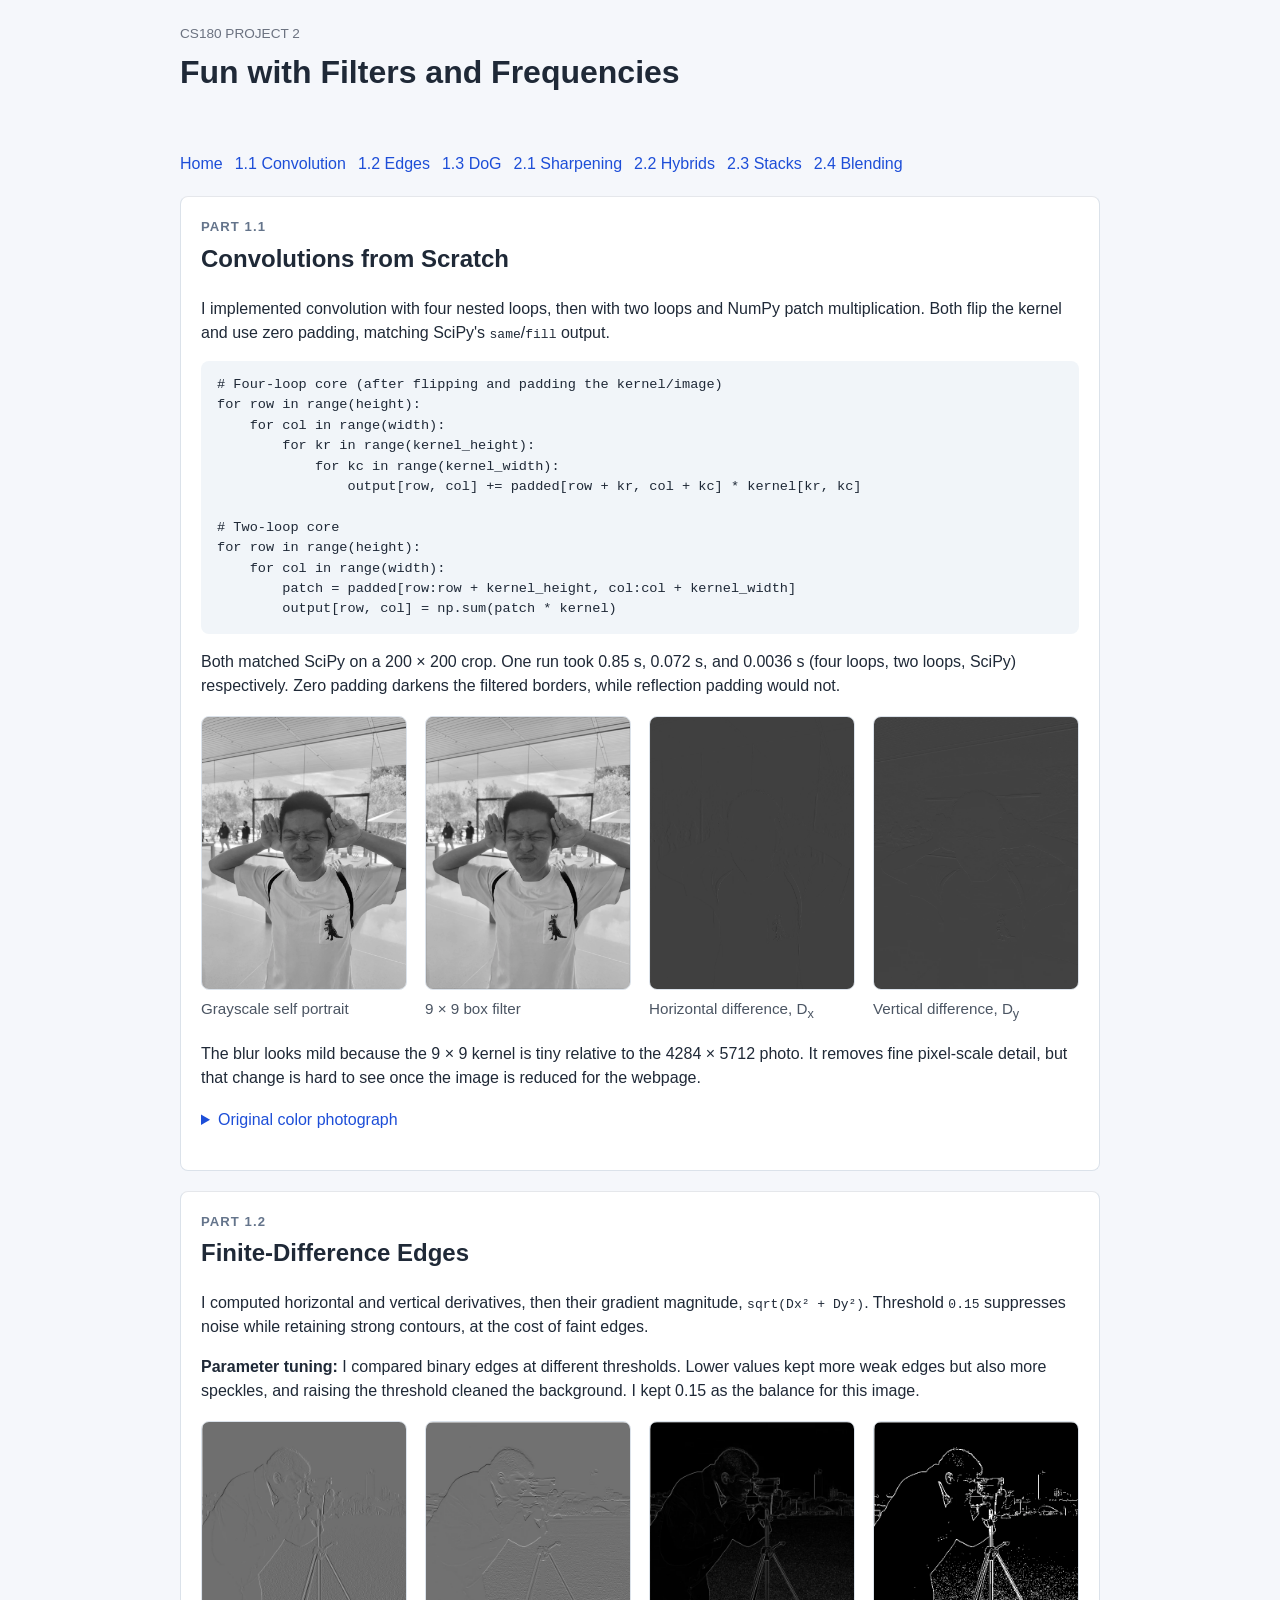
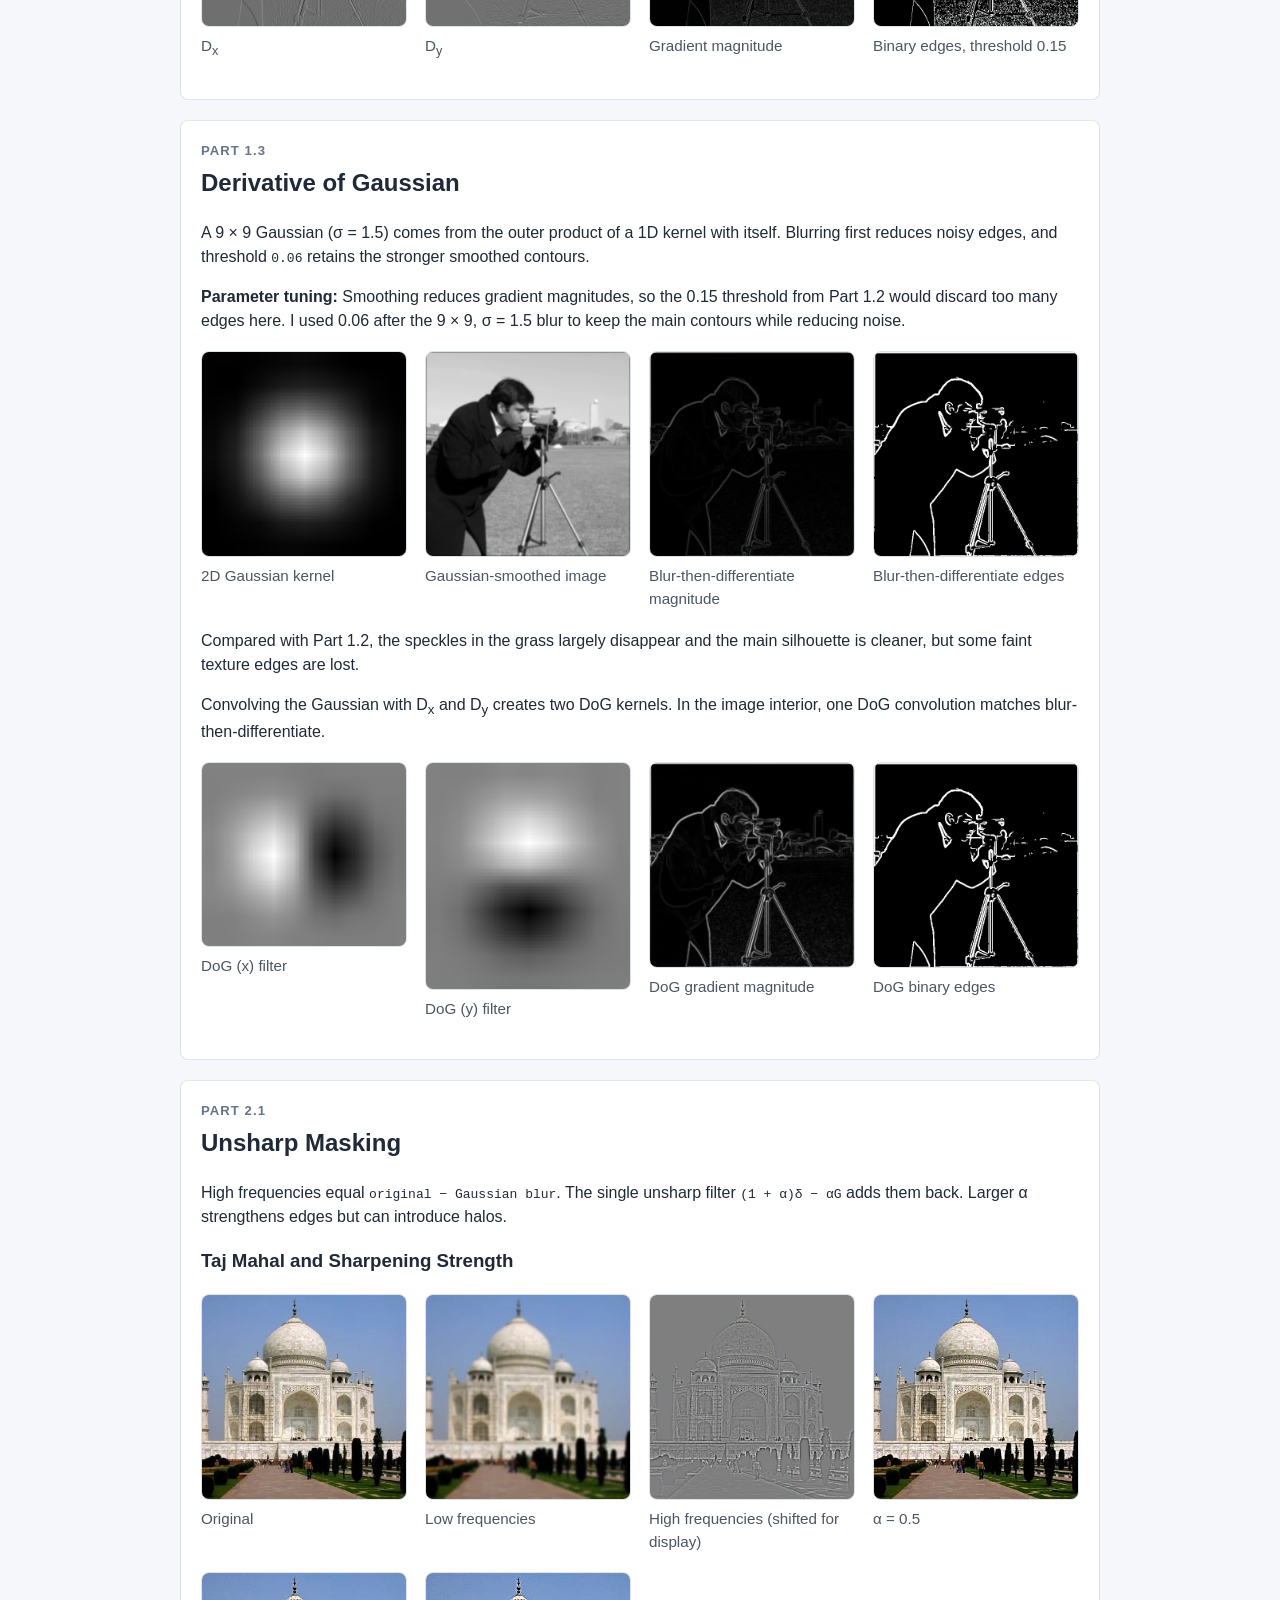
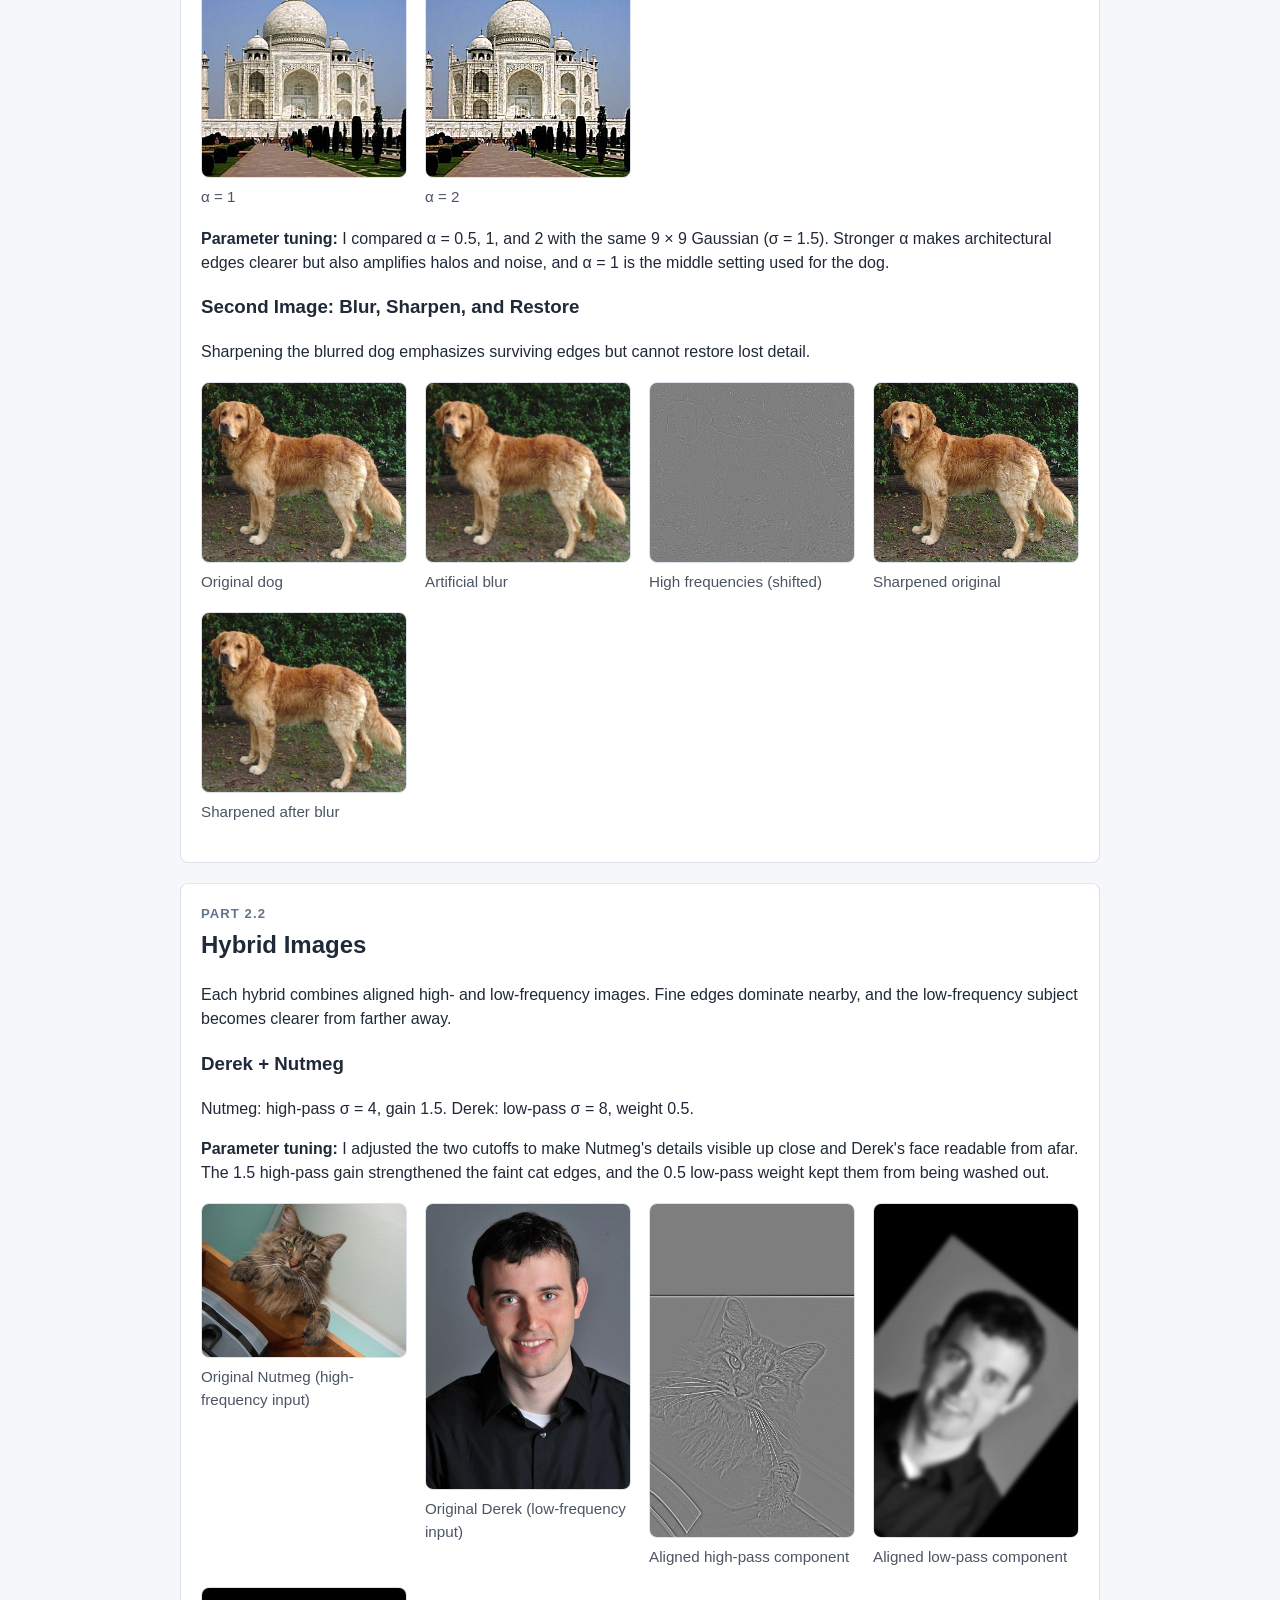
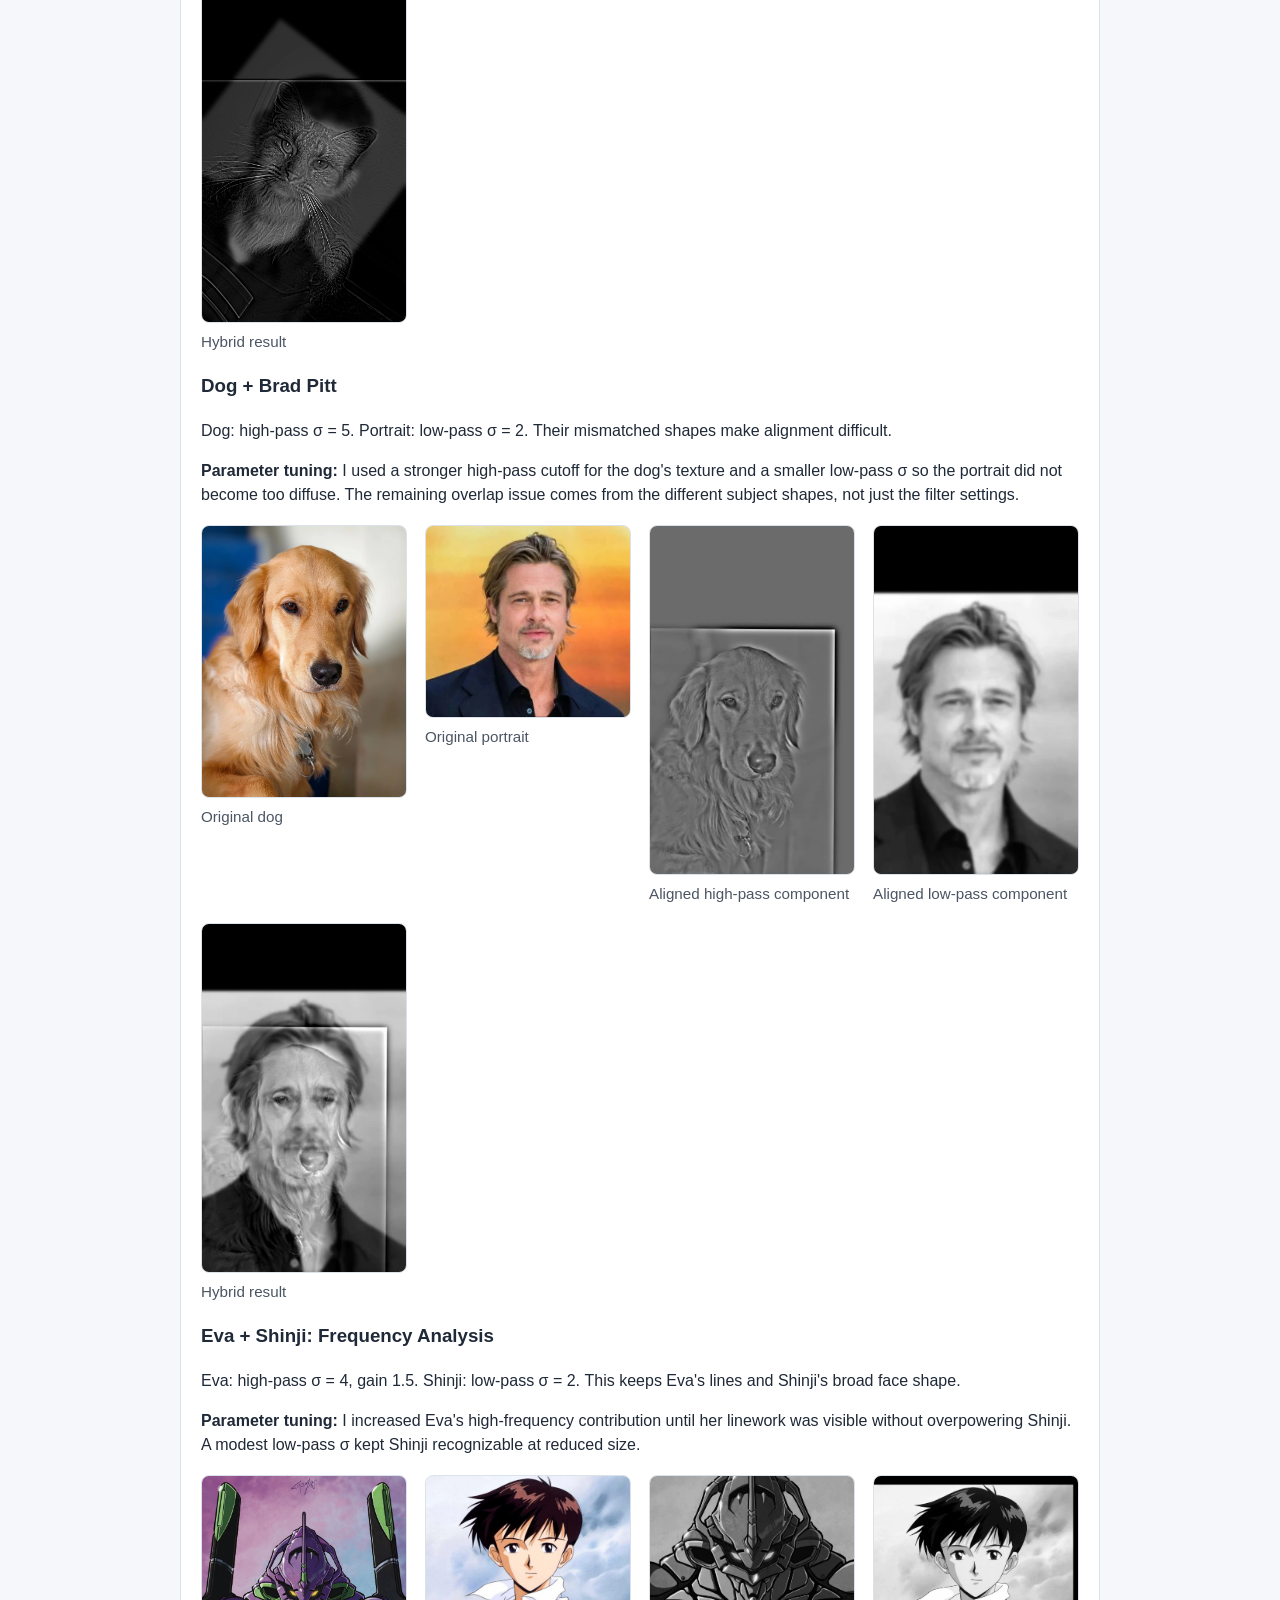
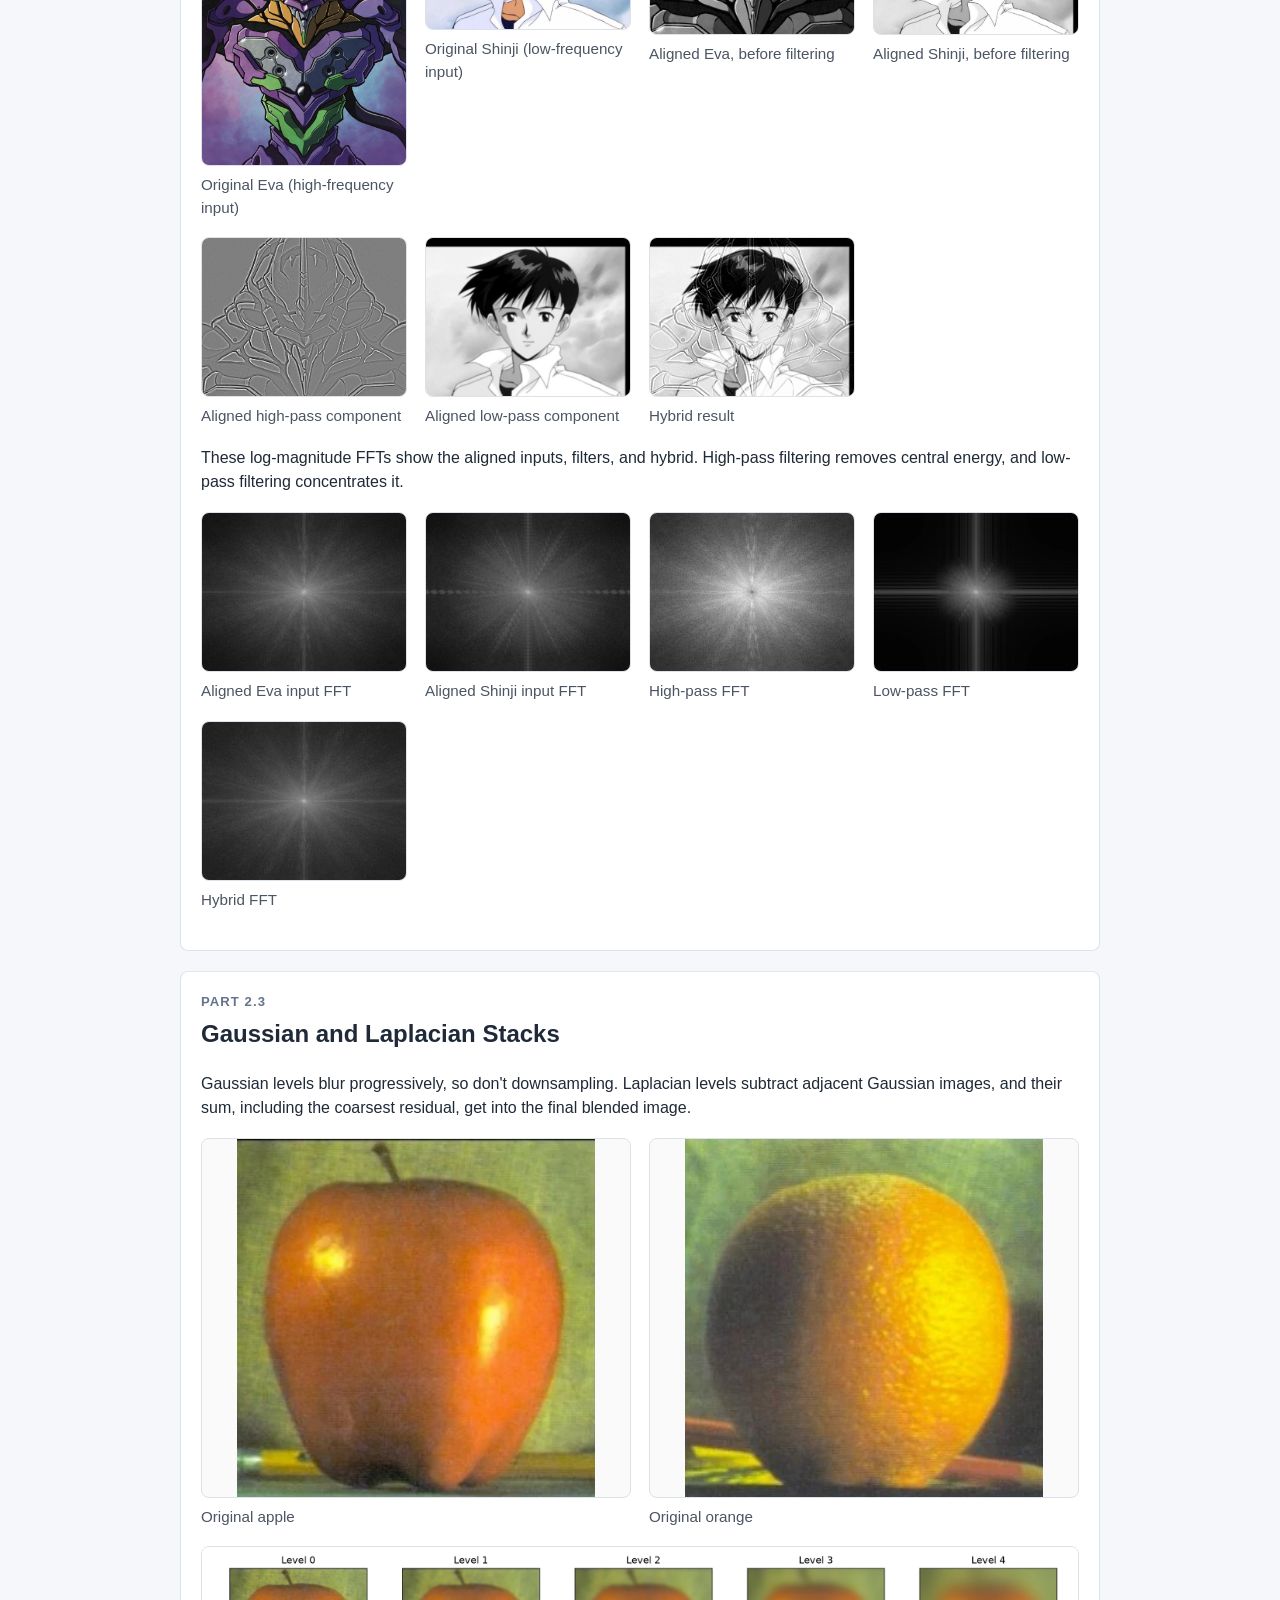
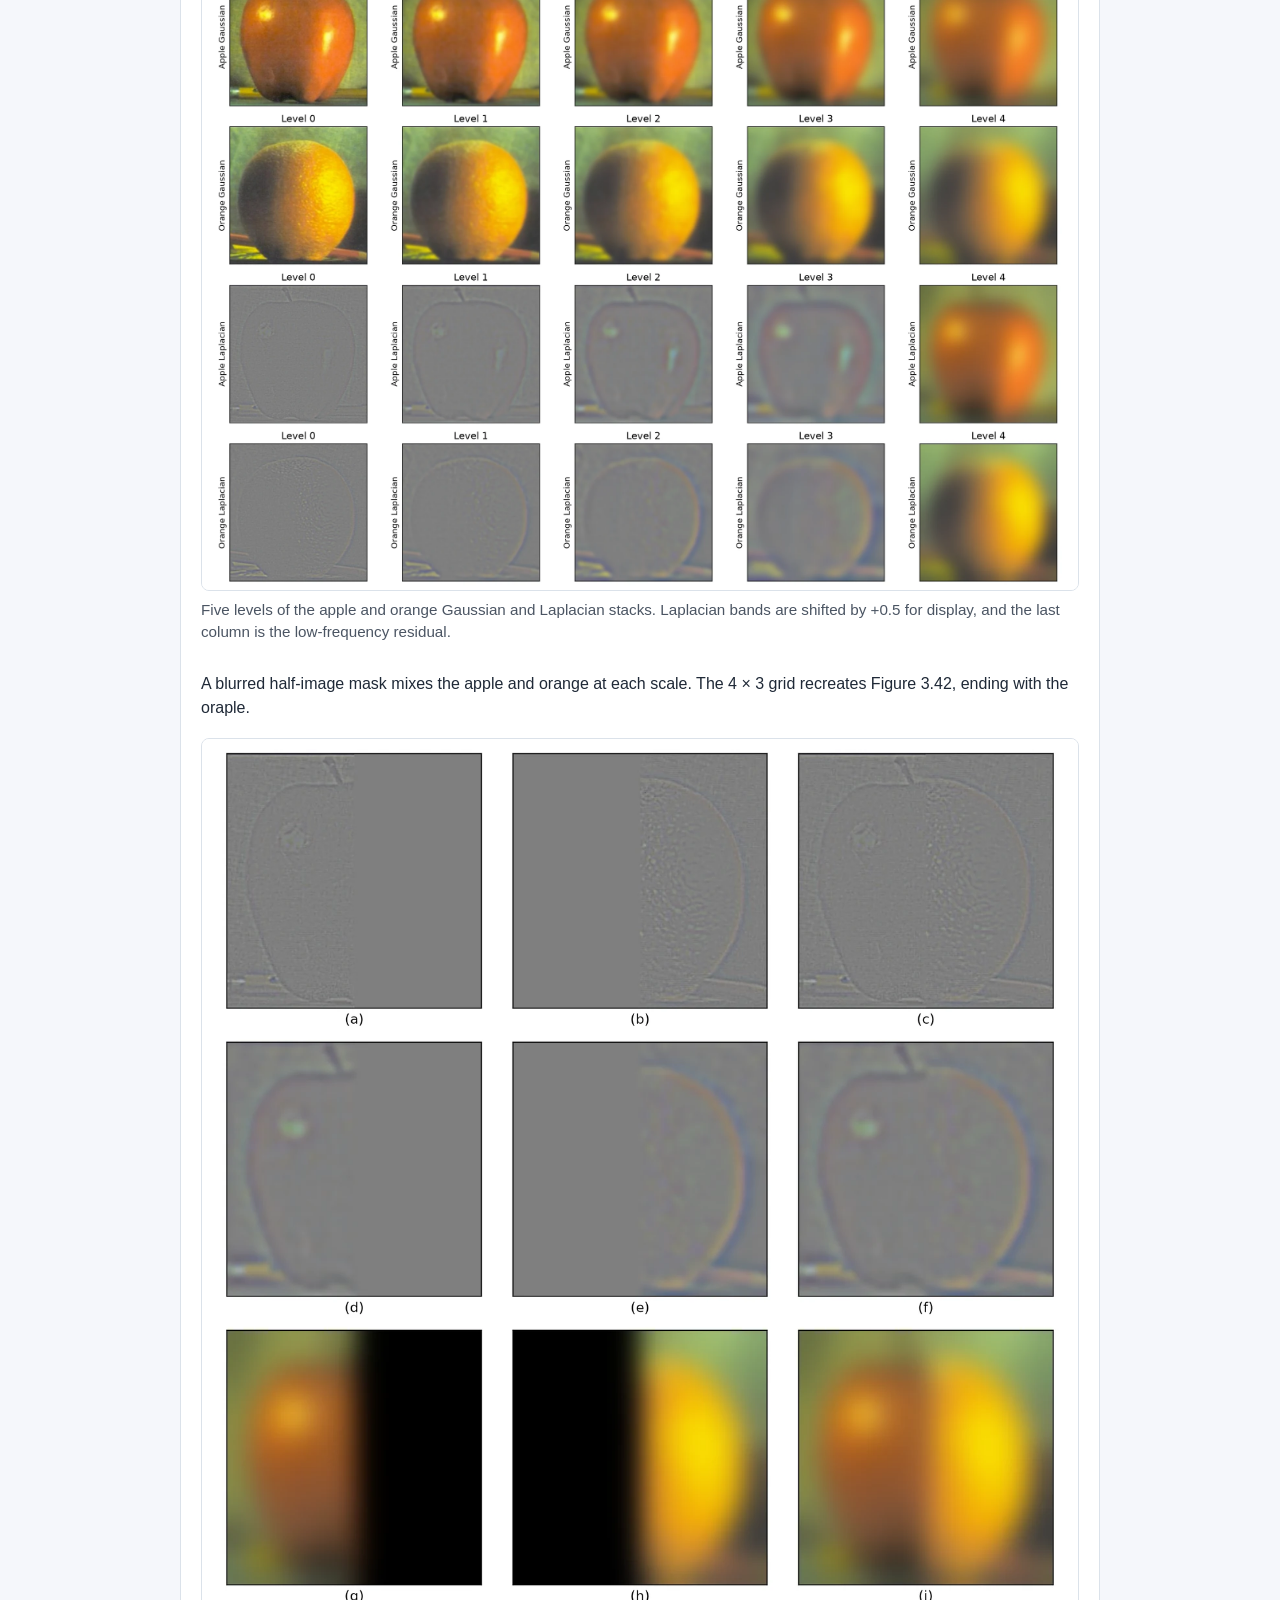
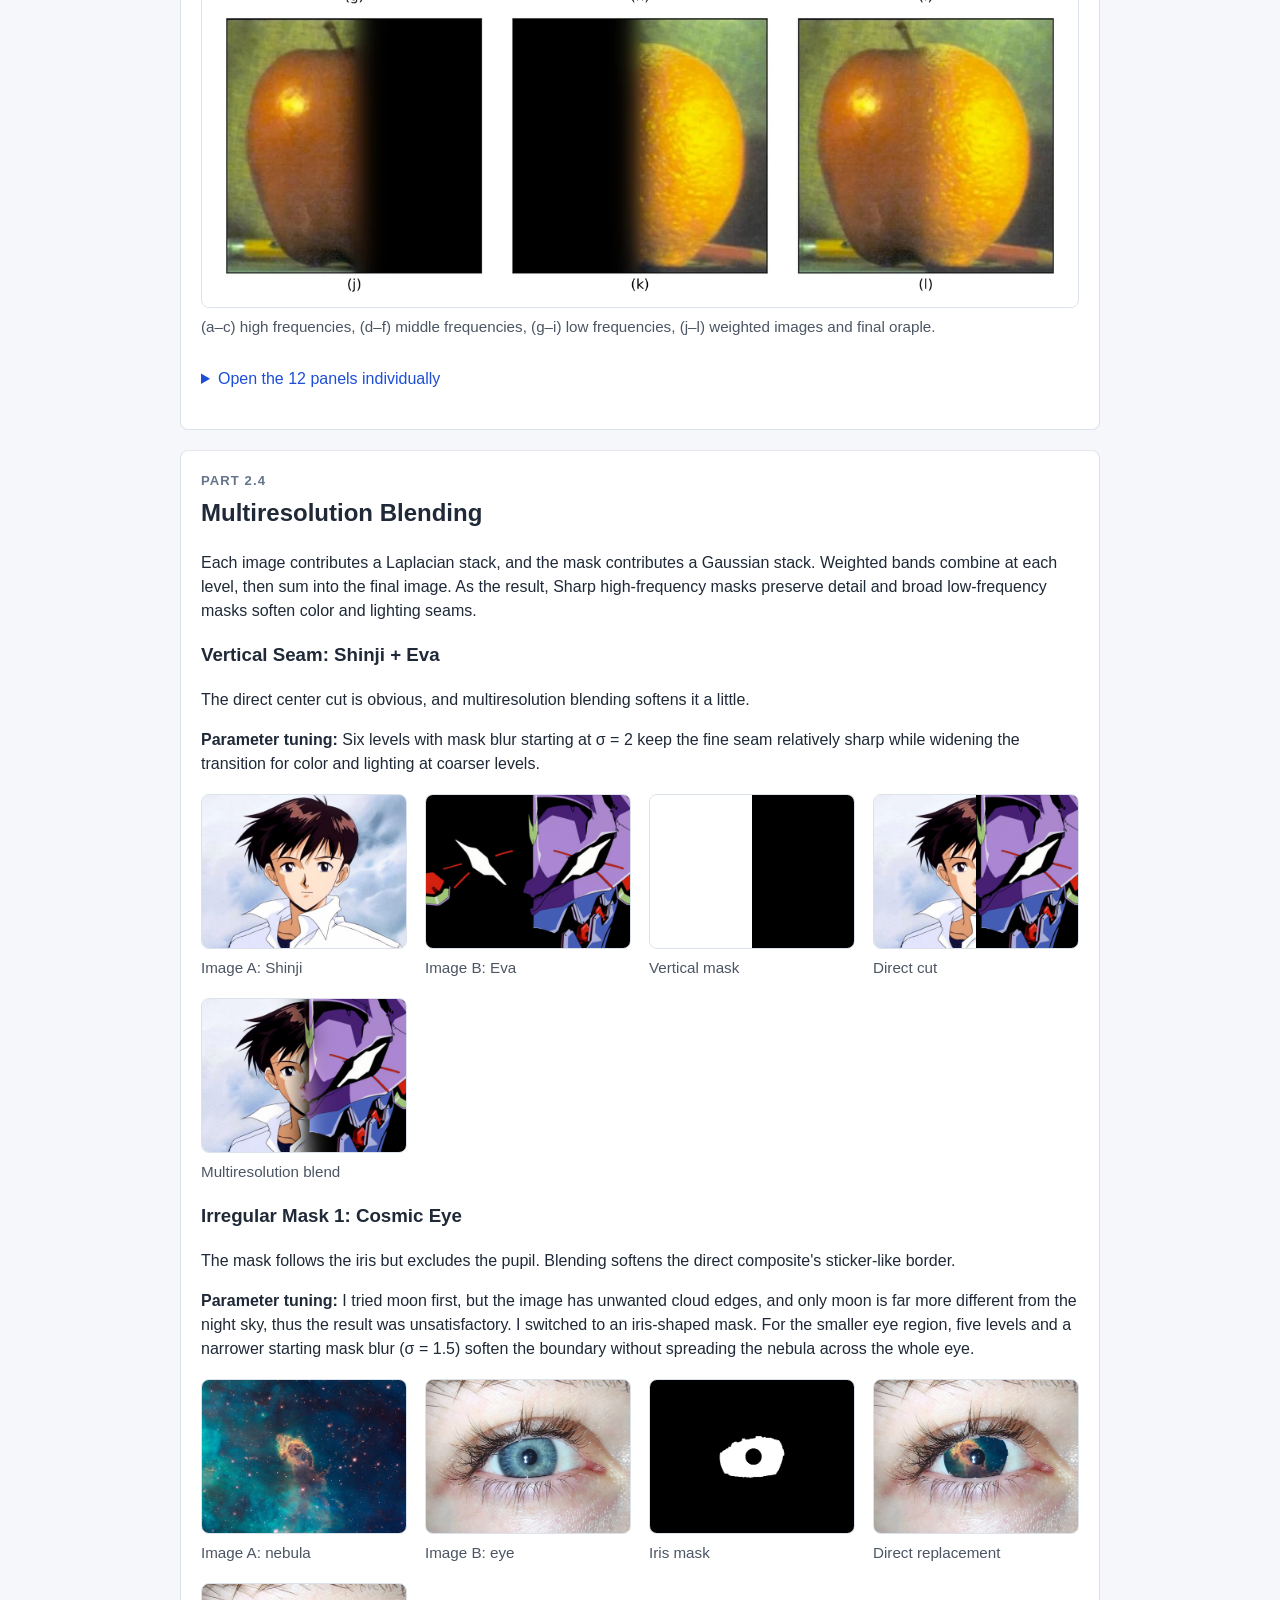
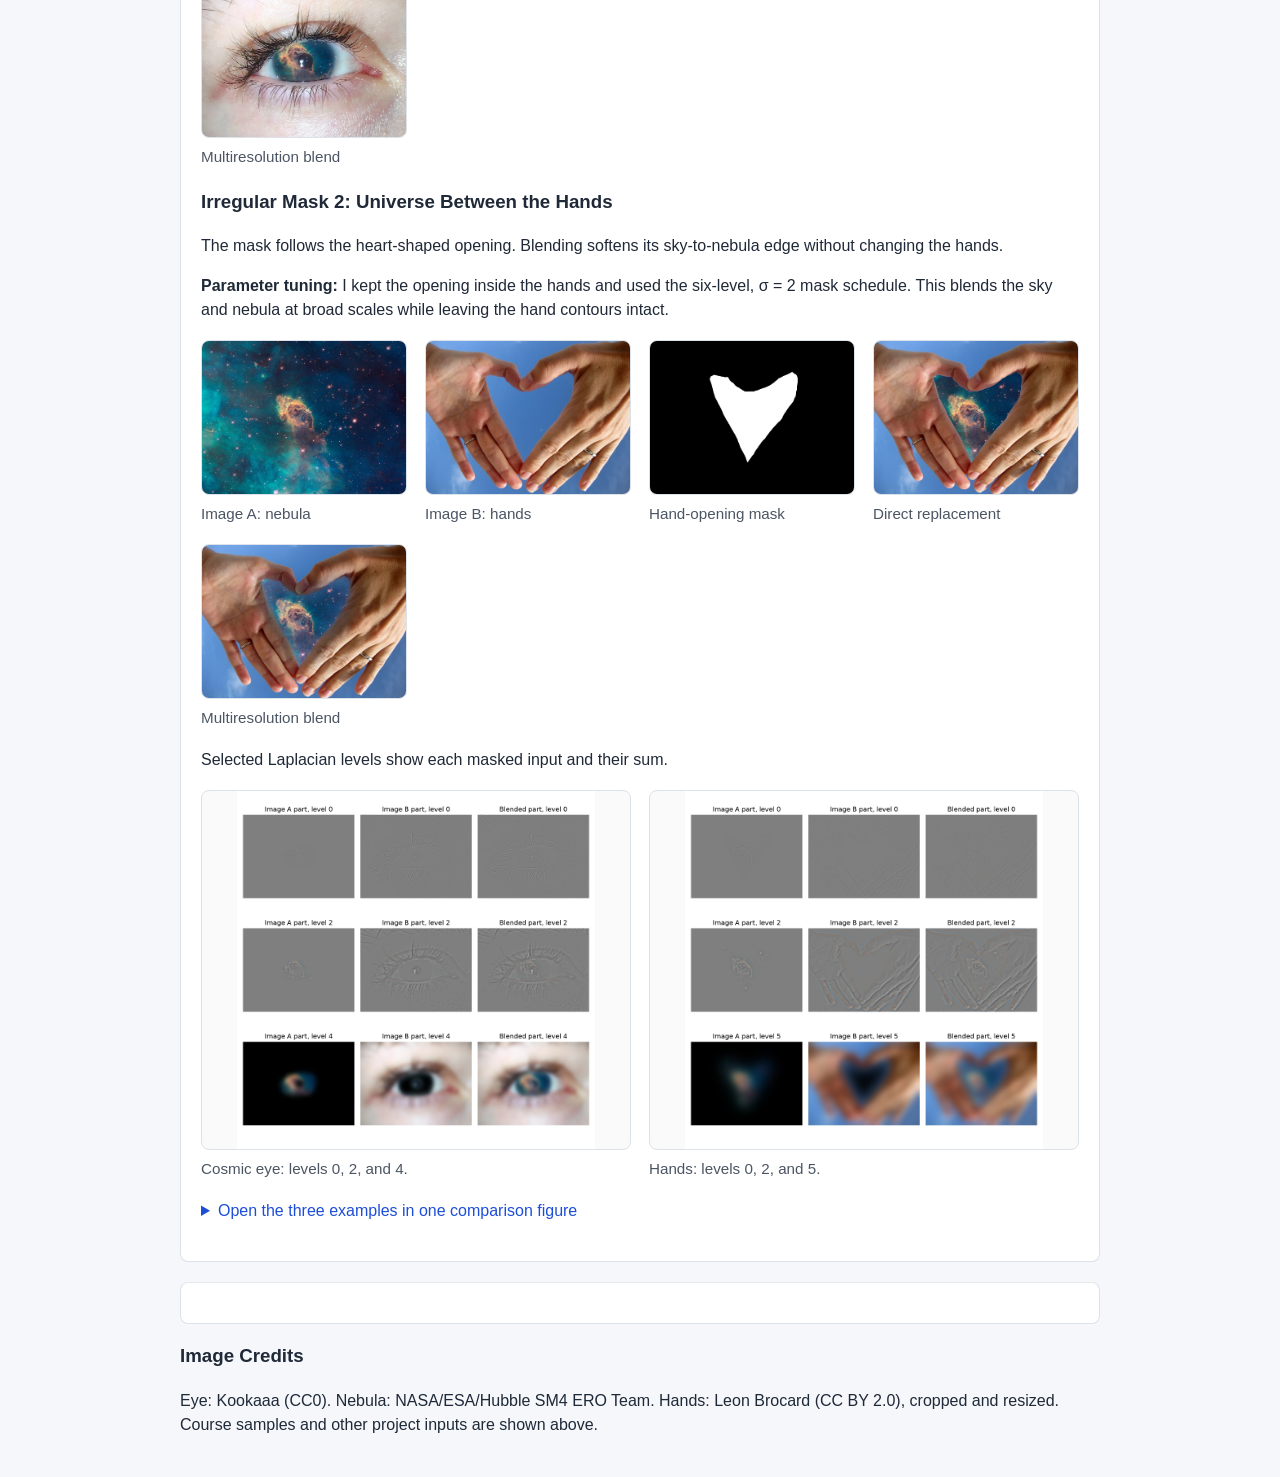
==== 2/index.html @ 140a6309 "Add CS180 Project 2 showcase" ====
<!DOCTYPE html>
<html lang="en">
<head>
  <meta charset="utf-8">
  <meta name="viewport" content="width=device-width, initial-scale=1">
  <title>Project 2 | Fallmoon74 CS180 Portfolio</title>
  <link rel="stylesheet" href="../style.css">
  <style>
    .wide-figure { margin: 18px 0 28px; }
    .code-block { overflow-x: auto; padding: 14px 16px; border-radius: 8px; background: #f1f5f9; font-size: .85rem; }
    .small-grid { grid-template-columns: repeat(auto-fit, minmax(180px, 1fr)); }
    .figure-grid img { max-height: 360px; object-fit: contain; background: #fafafa; }
    .wide-figure img { max-height: none; }
    details { margin: 18px 0; }
    summary { cursor: pointer; color: #1d4ed8; }
  </style>
</head>
<body>
  <header class="site-header">
    <div>
      <p class="eyebrow">CS180 Project 2</p>
      <h1>Fun with Filters and Frequencies</h1>
    </div>
  </header>

  <main class="page">
    <nav class="content-nav" aria-label="Project sections">
      <a href="../index.html">Home</a>
      <a href="#convolution">1.1 Convolution</a>
      <a href="#differences">1.2 Edges</a>
      <a href="#dog">1.3 DoG</a>
      <a href="#sharpening">2.1 Sharpening</a>
      <a href="#hybrids">2.2 Hybrids</a>
      <a href="#stacks">2.3 Stacks</a>
      <a href="#blending">2.4 Blending</a>
    </nav>

    <section id="convolution" class="panel writeup-section">
      <p class="section-kicker">Part 1.1</p>
      <h2>Convolutions from Scratch</h2>
      <p>I implemented convolution with four nested loops, then with two loops and NumPy patch multiplication. Both flip the kernel and use zero padding, matching SciPy's <code>same</code>/<code>fill</code> output.</p>
      <pre class="code-block"><code># Four-loop core (after flipping and padding the kernel/image)
for row in range(height):
    for col in range(width):
        for kr in range(kernel_height):
            for kc in range(kernel_width):
                output[row, col] += padded[row + kr, col + kc] * kernel[kr, kc]

# Two-loop core
for row in range(height):
    for col in range(width):
        patch = padded[row:row + kernel_height, col:col + kernel_width]
        output[row, col] = np.sum(patch * kernel)</code></pre>
      <p>Both matched SciPy on a 200 × 200 crop. One run took 0.85 s, 0.072 s, and 0.0036 s (four loops, two loops, SciPy) respectively. Zero padding darkens the filtered borders, while reflection padding would not.</p>
      <div class="figure-grid small-grid">
        <figure><img src="./fig/result_1_1_1.webp" alt="Grayscale self portrait" loading="lazy"><figcaption>Grayscale self portrait</figcaption></figure>
        <figure><img src="./fig/result_1_1_2.webp" alt="Self portrait after a 9 by 9 box filter" loading="lazy"><figcaption>9 × 9 box filter</figcaption></figure>
        <figure><img src="./fig/result_1_1_3.webp" alt="Horizontal finite difference on the self portrait" loading="lazy"><figcaption>Horizontal difference, D<sub>x</sub></figcaption></figure>
        <figure><img src="./fig/result_1_1_4.webp" alt="Vertical finite difference on the self portrait" loading="lazy"><figcaption>Vertical difference, D<sub>y</sub></figcaption></figure>
      </div>
      <p>The blur looks mild because the 9 × 9 kernel is tiny relative to the 4284 × 5712 photo. It removes fine pixel-scale detail, but that change is hard to see once the image is reduced for the webpage.</p>
      <details><summary>Original color photograph</summary><figure class="single-figure"><img src="./fig/image_1_1.webp" alt="Original color self portrait" loading="lazy"><figcaption>Input photograph before grayscale conversion.</figcaption></figure></details>
    </section>

    <section id="differences" class="panel writeup-section">
      <p class="section-kicker">Part 1.2</p>
      <h2>Finite-Difference Edges</h2>
      <p>I computed horizontal and vertical derivatives, then their gradient magnitude, <code>sqrt(Dx² + Dy²)</code>. Threshold <code>0.15</code> suppresses noise while retaining strong contours, at the cost of faint edges.</p>
      <p><strong>Parameter tuning:</strong> I compared binary edges at different thresholds. Lower values kept more weak edges but also more speckles, and raising the threshold cleaned the background. I kept 0.15 as the balance for this image.</p>
      <div class="figure-grid small-grid">
        <figure><img src="./fig/result_1_2_1.webp" alt="Cameraman horizontal derivative" loading="lazy"><figcaption>D<sub>x</sub></figcaption></figure>
        <figure><img src="./fig/result_1_2_2.webp" alt="Cameraman vertical derivative" loading="lazy"><figcaption>D<sub>y</sub></figcaption></figure>
        <figure><img src="./fig/result_1_2_3.webp" alt="Cameraman gradient magnitude" loading="lazy"><figcaption>Gradient magnitude</figcaption></figure>
        <figure><img src="./fig/result_1_2_4.webp" alt="Thresholded cameraman edges" loading="lazy"><figcaption>Binary edges, threshold 0.15</figcaption></figure>
      </div>
    </section>

    <section id="dog" class="panel writeup-section">
      <p class="section-kicker">Part 1.3</p>
      <h2>Derivative of Gaussian</h2>
      <p>A 9 × 9 Gaussian (σ = 1.5) comes from the outer product of a 1D kernel with itself. Blurring first reduces noisy edges, and threshold <code>0.06</code> retains the stronger smoothed contours.</p>
      <p><strong>Parameter tuning:</strong> Smoothing reduces gradient magnitudes, so the 0.15 threshold from Part 1.2 would discard too many edges here. I used 0.06 after the 9 × 9, σ = 1.5 blur to keep the main contours while reducing noise.</p>
      <div class="figure-grid small-grid">
        <figure><img src="./fig/result_1_3_1.webp" alt="Two-dimensional Gaussian kernel" loading="lazy"><figcaption>2D Gaussian kernel</figcaption></figure>
        <figure><img src="./fig/result_1_3_2.webp" alt="Blurred cameraman image" loading="lazy"><figcaption>Gaussian-smoothed image</figcaption></figure>
        <figure><img src="./fig/result_1_3_3.webp" alt="Gradient magnitude after blurring" loading="lazy"><figcaption>Blur-then-differentiate magnitude</figcaption></figure>
        <figure><img src="./fig/result_1_3_4.webp" alt="Binary edges after blurring" loading="lazy"><figcaption>Blur-then-differentiate edges</figcaption></figure>
      </div>
      <p>Compared with Part 1.2, the speckles in the grass largely disappear and the main silhouette is cleaner, but some faint texture edges are lost.</p>
      <p>Convolving the Gaussian with D<sub>x</sub> and D<sub>y</sub> creates two DoG kernels. In the image interior, one DoG convolution matches blur-then-differentiate.</p>
      <div class="figure-grid small-grid">
        <figure><img src="./fig/result_1_3_5.webp" alt="Derivative of Gaussian filter in x" loading="lazy"><figcaption>DoG (x) filter</figcaption></figure>
        <figure><img src="./fig/result_1_3_6.webp" alt="Derivative of Gaussian filter in y" loading="lazy"><figcaption>DoG (y) filter</figcaption></figure>
        <figure><img src="./fig/result_1_3_7.webp" alt="Gradient magnitude using DoG filters" loading="lazy"><figcaption>DoG gradient magnitude</figcaption></figure>
        <figure><img src="./fig/result_1_3_8.webp" alt="Binary edges using DoG filters" loading="lazy"><figcaption>DoG binary edges</figcaption></figure>
      </div>
    </section>

    <section id="sharpening" class="panel writeup-section">
      <p class="section-kicker">Part 2.1</p>
      <h2>Unsharp Masking</h2>
      <p>High frequencies equal <code>original − Gaussian blur</code>. The single unsharp filter <code>(1 + α)δ − αG</code> adds them back. Larger α strengthens edges but can introduce halos.</p>
      <h3>Taj Mahal and Sharpening Strength</h3>
      <div class="figure-grid small-grid">
        <figure><img src="./fig/result_2_1_1.webp" alt="Original Taj Mahal image" loading="lazy"><figcaption>Original</figcaption></figure>
        <figure><img src="./fig/result_2_1_2.webp" alt="Blurred Taj Mahal" loading="lazy"><figcaption>Low frequencies</figcaption></figure>
        <figure><img src="./fig/result_2_1_3.webp" alt="Taj Mahal high frequency component" loading="lazy"><figcaption>High frequencies (shifted for display)</figcaption></figure>
        <figure><img src="./fig/result_2_1_4.webp" alt="Taj sharpened with alpha 0.5" loading="lazy"><figcaption>α = 0.5</figcaption></figure>
        <figure><img src="./fig/result_2_1_5.webp" alt="Taj sharpened with alpha 1" loading="lazy"><figcaption>α = 1</figcaption></figure>
        <figure><img src="./fig/result_2_1_6.webp" alt="Taj sharpened with alpha 2" loading="lazy"><figcaption>α = 2</figcaption></figure>
      </div>
      <p><strong>Parameter tuning:</strong> I compared α = 0.5, 1, and 2 with the same 9 × 9 Gaussian (σ = 1.5). Stronger α makes architectural edges clearer but also amplifies halos and noise, and α = 1 is the middle setting used for the dog.</p>
      <h3>Second Image: Blur, Sharpen, and Restore</h3>
      <p>Sharpening the blurred dog emphasizes surviving edges but cannot restore lost detail.</p>
      <div class="figure-grid small-grid">
        <figure><img src="./fig/result_2_1_7.webp" alt="Original dog image" loading="lazy"><figcaption>Original dog</figcaption></figure>
        <figure><img src="./fig/result_2_1_8.webp" alt="Blurred dog image" loading="lazy"><figcaption>Artificial blur</figcaption></figure>
        <figure><img src="./fig/result_2_1_9.webp" alt="Dog image high frequencies" loading="lazy"><figcaption>High frequencies (shifted)</figcaption></figure>
        <figure><img src="./fig/result_2_1_10.webp" alt="Sharpened original dog" loading="lazy"><figcaption>Sharpened original</figcaption></figure>
        <figure><img src="./fig/result_2_1_11.webp" alt="Sharpened version of blurred dog" loading="lazy"><figcaption>Sharpened after blur</figcaption></figure>
      </div>
    </section>

    <section id="hybrids" class="panel writeup-section">
      <p class="section-kicker">Part 2.2</p>
      <h2>Hybrid Images</h2>
      <p>Each hybrid combines aligned high- and low-frequency images. Fine edges dominate nearby, and the low-frequency subject becomes clearer from farther away.</p>

      <h3>Derek + Nutmeg</h3>
      <p>Nutmeg: high-pass σ = 4, gain 1.5. Derek: low-pass σ = 8, weight 0.5.</p>
      <p><strong>Parameter tuning:</strong> I adjusted the two cutoffs to make Nutmeg's details visible up close and Derek's face readable from afar. The 1.5 high-pass gain strengthened the faint cat edges, and the 0.5 low-pass weight kept them from being washed out.</p>
      <div class="figure-grid small-grid">
        <figure><img src="./fig/image_nutmeg.webp" alt="Original Nutmeg cat photograph" loading="lazy"><figcaption>Original Nutmeg (high-frequency input)</figcaption></figure>
        <figure><img src="./fig/image_DerekPicture.webp" alt="Original Derek photograph" loading="lazy"><figcaption>Original Derek (low-frequency input)</figcaption></figure>
        <figure><img src="./fig/result_2_2_1.webp" alt="Nutmeg high-pass component" loading="lazy"><figcaption>Aligned high-pass component</figcaption></figure>
        <figure><img src="./fig/result_2_2_2.webp" alt="Derek low-pass component" loading="lazy"><figcaption>Aligned low-pass component</figcaption></figure>
        <figure><img src="./fig/result_2_2_3.webp" alt="Derek and Nutmeg hybrid image" loading="lazy"><figcaption>Hybrid result</figcaption></figure>
      </div>

      <h3>Dog + Brad Pitt</h3>
      <p>Dog: high-pass σ = 5. Portrait: low-pass σ = 2. Their mismatched shapes make alignment difficult.</p>
      <p><strong>Parameter tuning:</strong> I used a stronger high-pass cutoff for the dog's texture and a smaller low-pass σ so the portrait did not become too diffuse. The remaining overlap issue comes from the different subject shapes, not just the filter settings.</p>
      <div class="figure-grid small-grid">
        <figure><img src="./fig/image_2_2_1.webp" alt="Original dog for custom hybrid" loading="lazy"><figcaption>Original dog</figcaption></figure>
        <figure><img src="./fig/image_2_2_2.webp" alt="Original portrait for custom hybrid" loading="lazy"><figcaption>Original portrait</figcaption></figure>
        <figure><img src="./fig/result_2_2_4.webp" alt="Dog high-pass component" loading="lazy"><figcaption>Aligned high-pass component</figcaption></figure>
        <figure><img src="./fig/result_2_2_5.webp" alt="Portrait low-pass component" loading="lazy"><figcaption>Aligned low-pass component</figcaption></figure>
        <figure><img src="./fig/result_2_2_6.webp" alt="Dog and portrait hybrid" loading="lazy"><figcaption>Hybrid result</figcaption></figure>
      </div>

      <h3>Eva + Shinji: Frequency Analysis</h3>
      <p>Eva: high-pass σ = 4, gain 1.5. Shinji: low-pass σ = 2. This keeps Eva's lines and Shinji's broad face shape.</p>
      <p><strong>Parameter tuning:</strong> I increased Eva's high-frequency contribution until her linework was visible without overpowering Shinji. A modest low-pass σ kept Shinji recognizable at reduced size.</p>
      <div class="figure-grid small-grid">
        <figure><img src="./fig/image_2_2_4.webp" alt="Original Eva illustration" loading="lazy"><figcaption>Original Eva (high-frequency input)</figcaption></figure>
        <figure><img src="./fig/image_2_2_3.webp" alt="Original Shinji illustration" loading="lazy"><figcaption>Original Shinji (low-frequency input)</figcaption></figure>
        <figure><img src="./fig/result_2_2_15.webp" alt="Aligned grayscale Eva image before high-pass filtering" loading="lazy"><figcaption>Aligned Eva, before filtering</figcaption></figure>
        <figure><img src="./fig/result_2_2_16.webp" alt="Aligned grayscale Shinji image before low-pass filtering" loading="lazy"><figcaption>Aligned Shinji, before filtering</figcaption></figure>
        <figure><img src="./fig/result_2_2_7.webp" alt="Eva high-pass output" loading="lazy"><figcaption>Aligned high-pass component</figcaption></figure>
        <figure><img src="./fig/result_2_2_8.webp" alt="Shinji low-pass output" loading="lazy"><figcaption>Aligned low-pass component</figcaption></figure>
        <figure><img src="./fig/result_2_2_9.webp" alt="Eva and Shinji hybrid" loading="lazy"><figcaption>Hybrid result</figcaption></figure>
      </div>
      <p>These log-magnitude FFTs show the aligned inputs, filters, and hybrid. High-pass filtering removes central energy, and low-pass filtering concentrates it.</p>
      <div class="figure-grid small-grid">
        <figure><img src="./fig/result_2_2_10.webp" alt="FFT magnitude of aligned high-frequency input" loading="lazy"><figcaption>Aligned Eva input FFT</figcaption></figure>
        <figure><img src="./fig/result_2_2_11.webp" alt="FFT magnitude of aligned low-frequency input" loading="lazy"><figcaption>Aligned Shinji input FFT</figcaption></figure>
        <figure><img src="./fig/result_2_2_12.webp" alt="FFT magnitude of high-pass component" loading="lazy"><figcaption>High-pass FFT</figcaption></figure>
        <figure><img src="./fig/result_2_2_13.webp" alt="FFT magnitude of low-pass component" loading="lazy"><figcaption>Low-pass FFT</figcaption></figure>
        <figure><img src="./fig/result_2_2_14.webp" alt="FFT magnitude of final hybrid" loading="lazy"><figcaption>Hybrid FFT</figcaption></figure>
      </div>
    </section>

    <section id="stacks" class="panel writeup-section">
      <p class="section-kicker">Part 2.3</p>
      <h2>Gaussian and Laplacian Stacks</h2>
      <p>Gaussian levels blur progressively, so don't downsampling. Laplacian levels subtract adjacent Gaussian images, and their sum, including the coarsest residual, get into the final blended image.</p>
      <div class="figure-grid">
        <figure><img src="./fig/image_apple.webp" alt="Original apple input" loading="lazy"><figcaption>Original apple</figcaption></figure>
        <figure><img src="./fig/image_orange.webp" alt="Original orange input" loading="lazy"><figcaption>Original orange</figcaption></figure>
      </div>
      <figure class="wide-figure"><img src="./fig/result_2_3_stacks.webp" alt="All five Gaussian and Laplacian stack levels for the apple and orange" loading="lazy"><figcaption>Five levels of the apple and orange Gaussian and Laplacian stacks. Laplacian bands are shifted by +0.5 for display, and the last column is the low-frequency residual.</figcaption></figure>
      <p>A blurred half-image mask mixes the apple and orange at each scale. The 4 × 3 grid recreates Figure 3.42, ending with the oraple.</p>
      <figure class="wide-figure"><img src="./fig/result_2_3_figure.webp" alt="Twelve panels recreating the apple orange multiresolution blending figure" loading="lazy"><figcaption>(a–c) high frequencies, (d–f) middle frequencies, (g–i) low frequencies, (j–l) weighted images and final oraple.</figcaption></figure>
      <details><summary>Open the 12 panels individually</summary>
        <div class="figure-grid small-grid">
          <figure><img src="./fig/result_2_3_1.webp" alt="Panel a apple high frequency" loading="lazy"><figcaption>(a) Apple, high</figcaption></figure>
          <figure><img src="./fig/result_2_3_2.webp" alt="Panel b orange high frequency" loading="lazy"><figcaption>(b) Orange, high</figcaption></figure>
          <figure><img src="./fig/result_2_3_3.webp" alt="Panel c combined high frequency" loading="lazy"><figcaption>(c) Combined, high</figcaption></figure>
          <figure><img src="./fig/result_2_3_4.webp" alt="Panel d apple middle frequency" loading="lazy"><figcaption>(d) Apple, middle</figcaption></figure>
          <figure><img src="./fig/result_2_3_5.webp" alt="Panel e orange middle frequency" loading="lazy"><figcaption>(e) Orange, middle</figcaption></figure>
          <figure><img src="./fig/result_2_3_6.webp" alt="Panel f combined middle frequency" loading="lazy"><figcaption>(f) Combined, middle</figcaption></figure>
          <figure><img src="./fig/result_2_3_7.webp" alt="Panel g apple low frequency" loading="lazy"><figcaption>(g) Apple, low</figcaption></figure>
          <figure><img src="./fig/result_2_3_8.webp" alt="Panel h orange low frequency" loading="lazy"><figcaption>(h) Orange, low</figcaption></figure>
          <figure><img src="./fig/result_2_3_9.webp" alt="Panel i combined low frequency" loading="lazy"><figcaption>(i) Combined, low</figcaption></figure>
          <figure><img src="./fig/result_2_3_10.webp" alt="Panel j weighted apple reconstruction" loading="lazy"><figcaption>(j) Weighted apple</figcaption></figure>
          <figure><img src="./fig/result_2_3_11.webp" alt="Panel k weighted orange reconstruction" loading="lazy"><figcaption>(k) Weighted orange</figcaption></figure>
          <figure><img src="./fig/result_2_3_12.webp" alt="Panel l blended oraple" loading="lazy"><figcaption>(l) Oraple</figcaption></figure>
        </div>
      </details>
    </section>

    <section id="blending" class="panel writeup-section">
      <p class="section-kicker">Part 2.4</p>
      <h2>Multiresolution Blending</h2>
      <p>Each image contributes a Laplacian stack, and the mask contributes a Gaussian stack. Weighted bands combine at each level, then sum into the final image. As the result, Sharp high-frequency masks preserve detail and broad low-frequency masks soften color and lighting seams.</p>

      <h3>Vertical Seam: Shinji + Eva</h3>
      <p>The direct center cut is obvious, and multiresolution blending softens it a little.</p>
      <p><strong>Parameter tuning:</strong> Six levels with mask blur starting at σ = 2 keep the fine seam relatively sharp while widening the transition for color and lighting at coarser levels.</p>
      <div class="figure-grid small-grid">
        <figure><img src="./fig/result_2_4_1.webp" alt="Shinji input for vertical seam blend" loading="lazy"><figcaption>Image A: Shinji</figcaption></figure>
        <figure><img src="./fig/result_2_4_2.webp" alt="Eva input for vertical seam blend" loading="lazy"><figcaption>Image B: Eva</figcaption></figure>
        <figure><img src="./fig/result_2_4_3.webp" alt="Vertical half-image mask" loading="lazy"><figcaption>Vertical mask</figcaption></figure>
        <figure><img src="./fig/result_2_4_4.webp" alt="Direct vertical composite" loading="lazy"><figcaption>Direct cut</figcaption></figure>
        <figure><img src="./fig/result_2_4_5.webp" alt="Multiresolution vertical composite" loading="lazy"><figcaption>Multiresolution blend</figcaption></figure>
      </div>

      <h3>Irregular Mask 1: Cosmic Eye</h3>
      <p>The mask follows the iris but excludes the pupil. Blending softens the direct composite's sticker-like border.</p>
      <p><strong>Parameter tuning:</strong> I tried moon first, but the image has unwanted cloud edges, and only moon is far more different from the night sky, thus the result was unsatisfactory. I switched to an iris-shaped mask. For the smaller eye region, five levels and a narrower starting mask blur (σ = 1.5) soften the boundary without spreading the nebula across the whole eye.</p>
      <div class="figure-grid small-grid">
        <figure><img src="./fig/result_2_4_6.webp" alt="Colorful Hubble nebula input" loading="lazy"><figcaption>Image A: nebula</figcaption></figure>
        <figure><img src="./fig/result_2_4_7.webp" alt="Close-up blue eye input" loading="lazy"><figcaption>Image B: eye</figcaption></figure>
        <figure><img src="./fig/result_2_4_8.webp" alt="Irregular iris mask excluding pupil" loading="lazy"><figcaption>Iris mask</figcaption></figure>
        <figure><img src="./fig/result_2_4_9.webp" alt="Direct nebula iris composite" loading="lazy"><figcaption>Direct replacement</figcaption></figure>
        <figure><img src="./fig/result_2_4_10.webp" alt="Multiresolution cosmic eye" loading="lazy"><figcaption>Multiresolution blend</figcaption></figure>
      </div>

      <h3>Irregular Mask 2: Universe Between the Hands</h3>
      <p>The mask follows the heart-shaped opening. Blending softens its sky-to-nebula edge without changing the hands.</p>
      <p><strong>Parameter tuning:</strong> I kept the opening inside the hands and used the six-level, σ = 2 mask schedule. This blends the sky and nebula at broad scales while leaving the hand contours intact.</p>
      <div class="figure-grid small-grid">
        <figure><img src="./fig/result_2_4_11.webp" alt="Nebula input for hand composition" loading="lazy"><figcaption>Image A: nebula</figcaption></figure>
        <figure><img src="./fig/result_2_4_12.webp" alt="Two hands forming a heart against sky" loading="lazy"><figcaption>Image B: hands</figcaption></figure>
        <figure><img src="./fig/result_2_4_13.webp" alt="Heart-shaped hand opening mask" loading="lazy"><figcaption>Hand-opening mask</figcaption></figure>
        <figure><img src="./fig/result_2_4_14.webp" alt="Direct universe between hands composite" loading="lazy"><figcaption>Direct replacement</figcaption></figure>
        <figure><img src="./fig/result_2_4_15.webp" alt="Multiresolution universe between hands" loading="lazy"><figcaption>Multiresolution blend</figcaption></figure>
      </div>
      <p>Selected Laplacian levels show each masked input and their sum.</p>
      <div class="figure-grid">
        <figure><img src="./fig/result_2_4_process.webp" alt="Three Laplacian levels of cosmic eye blend" loading="lazy"><figcaption>Cosmic eye: levels 0, 2, and 4.</figcaption></figure>
        <figure><img src="./fig/result_2_4_hand_process.webp" alt="Three Laplacian levels of hand universe blend" loading="lazy"><figcaption>Hands: levels 0, 2, and 5.</figcaption></figure>
      </div>
      <details><summary>Open the three examples in one comparison figure</summary><figure class="wide-figure"><img src="./fig/result_2_4_figure.webp" alt="Three rows showing inputs masks direct composites and blended outputs" loading="lazy"><figcaption>From top to bottom: straight seam, cosmic eye, and universe between the hands.</figcaption></figure></details>
    </section>

    <section id="reference" class="panel writeup-section"></section>
      <h3>Image Credits</h3>
      <p>Eye: <a href="https://commons.wikimedia.org/wiki/File:Close_up_shot_of_the_human_eye,_9_August_2024.jpg">Kookaaa (CC0)</a>. Nebula: <a href="https://commons.wikimedia.org/wiki/File:Nebulae_Hubble_NASA.jpg">NASA/ESA/Hubble SM4 ERO Team</a>. Hands: <a href="https://commons.wikimedia.org/wiki/File:Two_left_hands_forming_a_heart_shape.jpg">Leon Brocard (CC BY 2.0)</a>, cropped and resized. Course samples and other project inputs are shown above.</p>
    </section>
  </main>
</body>
</html>
---- style.css ----
* {
  box-sizing: border-box;
}

body {
  margin: 0;
  font-family: Arial, Helvetica, sans-serif;
  color: #1f2937;
  background: #f5f7fb;
  line-height: 1.5;
}

a {
  color: inherit;
  text-decoration: none;
}

.site-header,
.page {
  max-width: 960px;
  margin: 0 auto;
  padding: 24px 20px;
}

.site-header h1 {
  margin: 4px 0 8px;
  font-size: 2rem;
}

.eyebrow {
  margin: 0;
  font-size: 0.85rem;
  text-transform: uppercase;
  letter-spacing: 0;
  color: #6b7280;
}

.lede {
  margin: 0;
  color: #4b5563;
}

.panel {
  background: #ffffff;
  border: 1px solid #dbe2ea;
  border-radius: 8px;
  padding: 20px;
}

.panel h2 {
  margin-top: 0;
}

.project-grid {
  display: grid;
  grid-template-columns: repeat(auto-fit, minmax(220px, 1fr));
  gap: 16px;
}

.project-card {
  display: block;
  padding: 16px;
  border: 1px solid #dbe2ea;
  border-radius: 8px;
  background: #fdfefe;
}

.project-card strong {
  display: block;
  margin: 6px 0;
}

.project-card.active:hover {
  border-color: #94a3b8;
  background: #f8fafc;
}

.project-card.future {
  color: #6b7280;
}

.project-label,
.project-meta {
  display: block;
}

.project-label {
  font-size: 0.85rem;
  text-transform: uppercase;
}

.project-meta {
  font-size: 0.95rem;
}

.content-nav {
  display: flex;
  gap: 12px;
  margin-bottom: 20px;
  flex-wrap: wrap;
}

.content-nav a {
  color: #1d4ed8;
}

.writeup-section {
  margin-top: 20px;
  padding-top: 20px;
  border-top: 1px solid #e5e7eb;
}

.photo-placeholder {
  padding: 14px;
  border: 1px dashed #cbd5e1;
  border-radius: 8px;
  background: #fafafa;
  color: #6b7280;
}

.figure-grid {
  display: grid;
  grid-template-columns: repeat(auto-fit, minmax(240px, 1fr));
  gap: 18px;
  margin: 18px 0;
}

.three-up {
  grid-template-columns: repeat(auto-fit, minmax(220px, 1fr));
}

.image-slot {
  min-height: 210px;
  display: flex;
  flex-direction: column;
  align-items: center;
  justify-content: center;
  gap: 8px;
  text-align: center;
}

.image-slot code {
  overflow-wrap: anywhere;
}

.section-kicker {
  margin: 0 0 4px;
  color: #64748b;
  font-size: 0.82rem;
  font-weight: 700;
  letter-spacing: 0.08em;
  text-transform: uppercase;
}

.formula {
  margin: 16px 0;
  padding: 14px 16px;
  overflow-x: auto;
  border-left: 4px solid #2563eb;
  border-radius: 4px;
  background: #eff6ff;
  font-family: "SFMono-Regular", Consolas, "Liberation Mono", monospace;
  color: #1e3a8a;
}

.method-flow {
  display: grid;
  grid-template-columns: repeat(auto-fit, minmax(140px, 1fr));
  gap: 10px;
  margin: 18px 0;
}

.method-flow span {
  position: relative;
  padding: 12px;
  border: 1px solid #bfdbfe;
  border-radius: 8px;
  background: #eff6ff;
  text-align: center;
  color: #1e40af;
  font-weight: 600;
}

.table-wrap {
  margin: 18px 0;
  overflow-x: auto;
}

.results-table {
  width: 100%;
  border-collapse: collapse;
  font-size: 0.94rem;
}

.results-table th,
.results-table td {
  padding: 9px 12px;
  border-bottom: 1px solid #e2e8f0;
  text-align: left;
  white-space: nowrap;
}

.results-table th {
  background: #f8fafc;
  color: #334155;
}

.comparison-grid {
  display: grid;
  grid-template-columns: repeat(auto-fit, minmax(280px, 1fr));
  gap: 18px;
  margin: 18px 0 28px;
}

.planned-section {
  border-style: dashed;
}

figure {
  margin: 0;
}

img {
  display: block;
  width: 100%;
  height: auto;
  border-radius: 8px;
  border: 1px solid #dbe2ea;
}

figcaption {
  margin-top: 8px;
  color: #4b5563;
  font-size: 0.95rem;
}

.single-figure {
  max-width: 360px;
  margin: 18px 0;
}

.dolly-gallery {
  display: grid;
  grid-template-columns: repeat(auto-fill, minmax(90px, 1fr));
  gap: 8px;
  margin-top: 18px;
}

.dolly-gallery img {
  aspect-ratio: 3 / 4;
  object-fit: cover;
}

ul {
  padding-left: 20px;
}
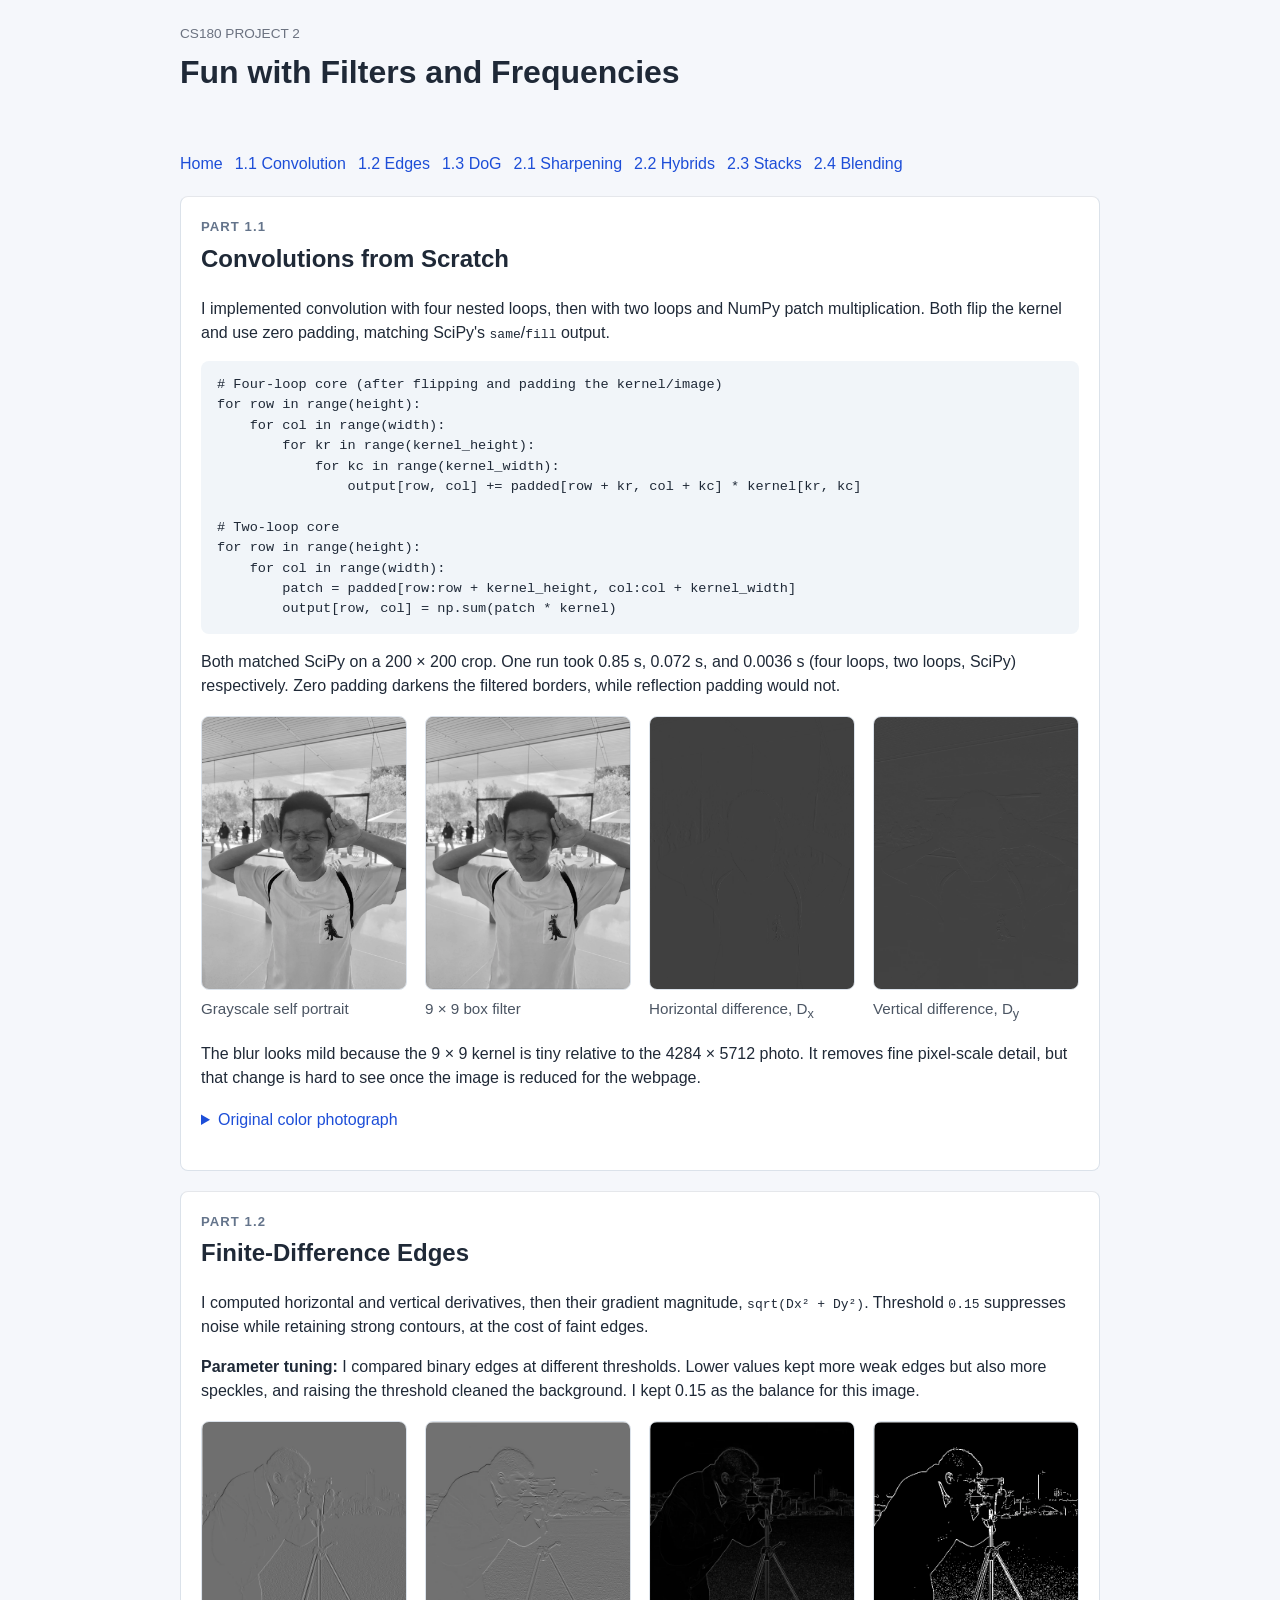
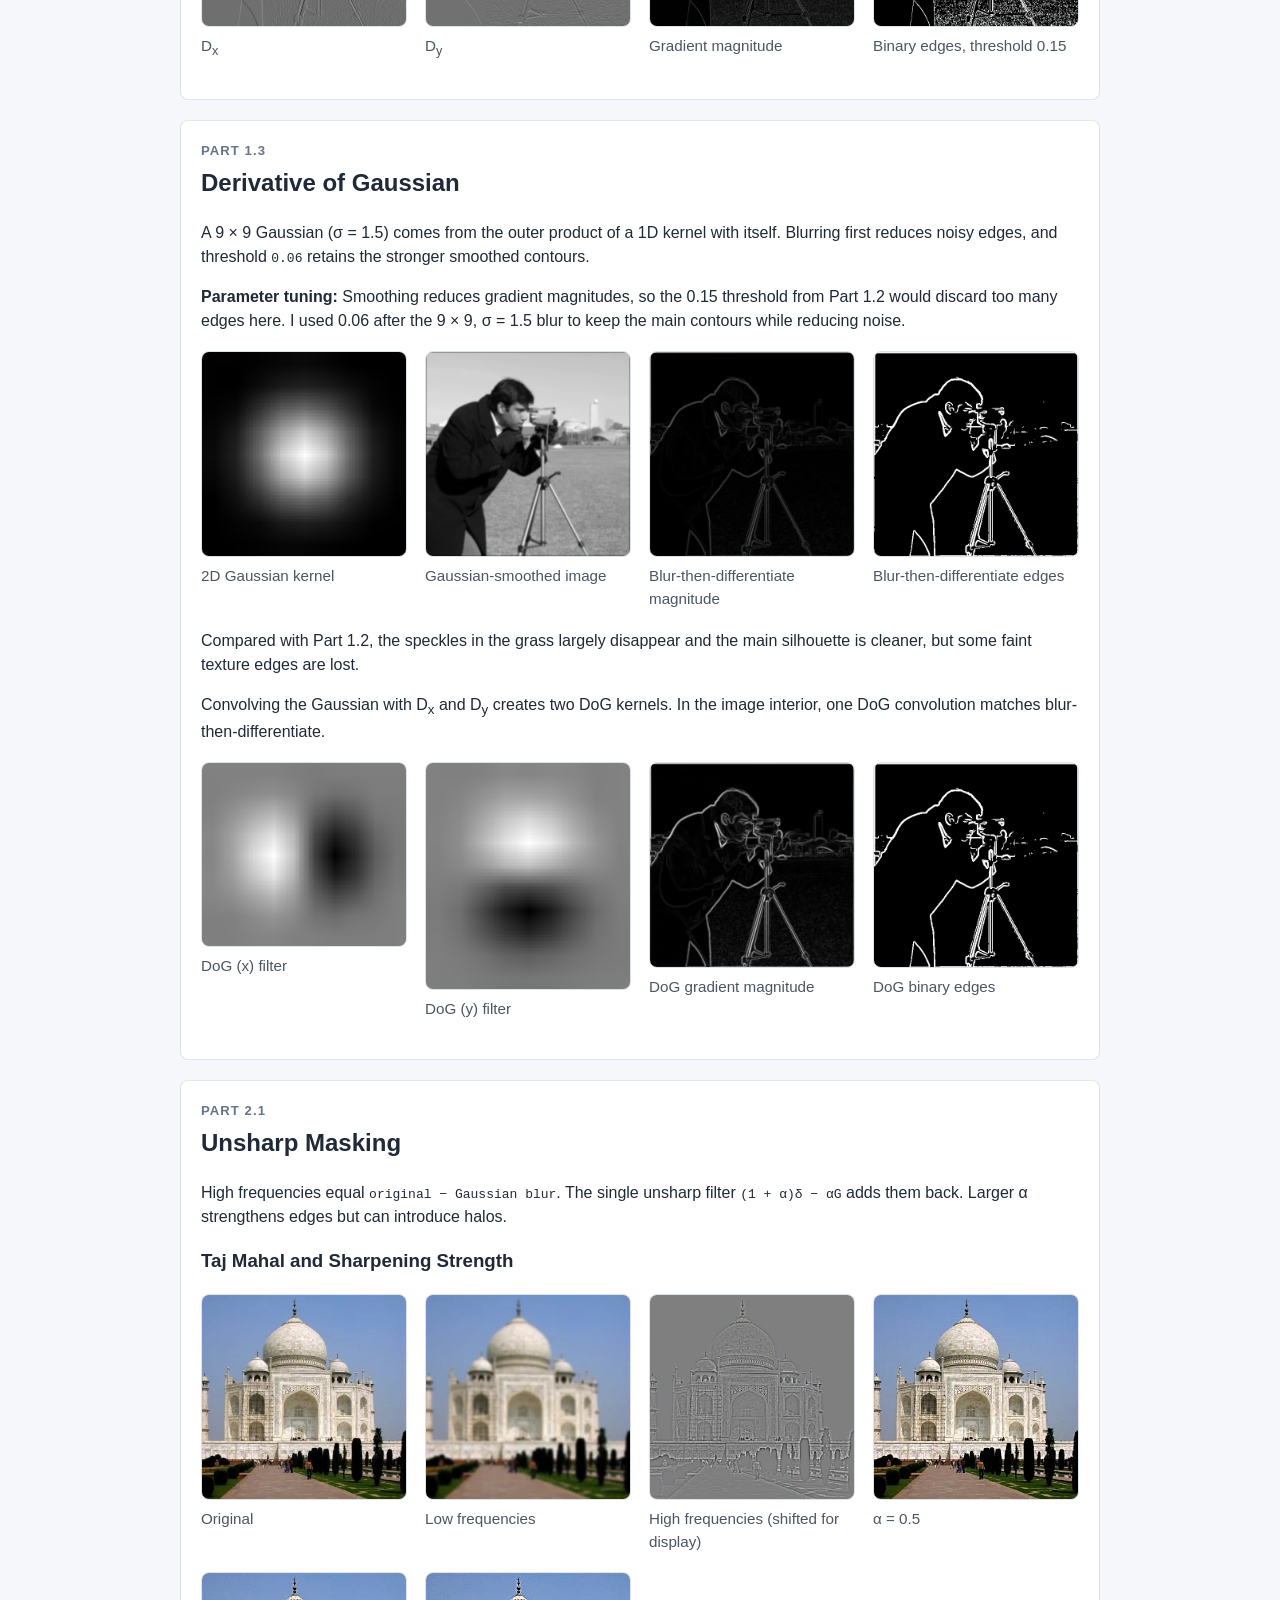
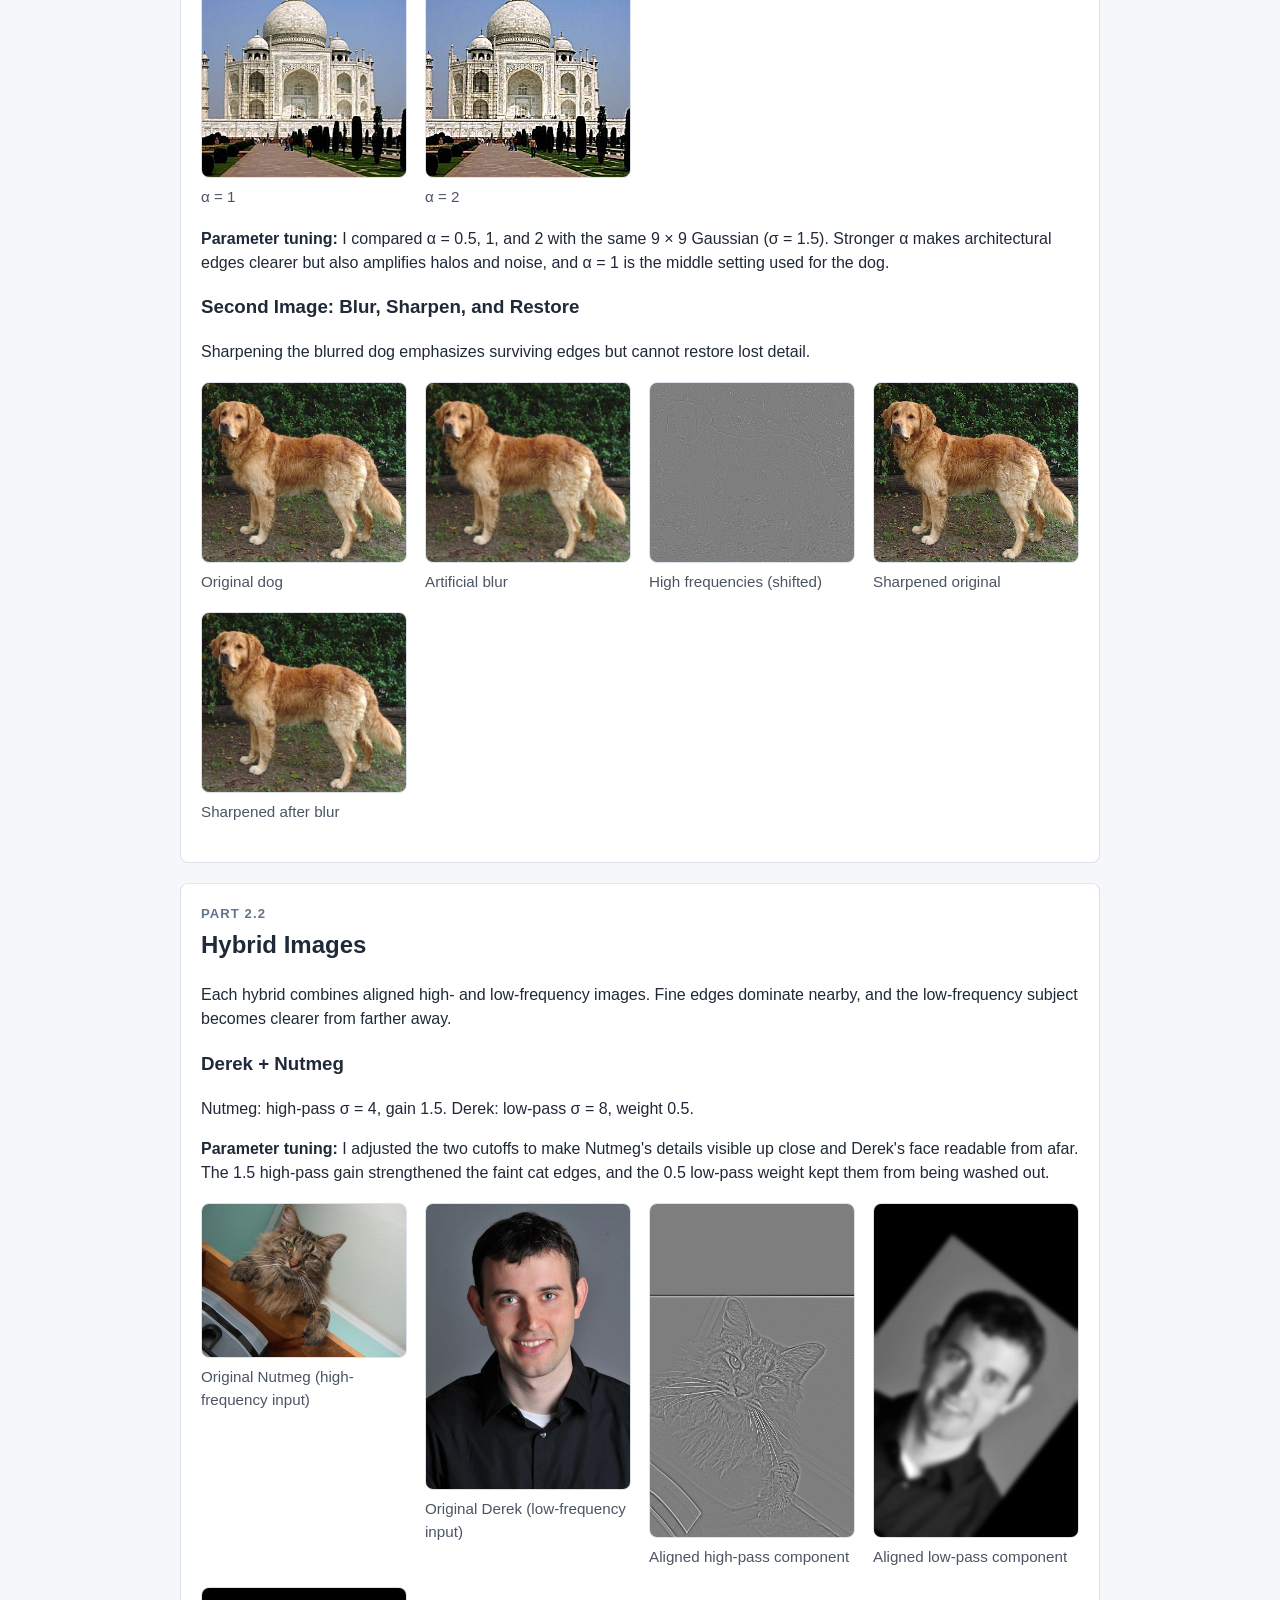
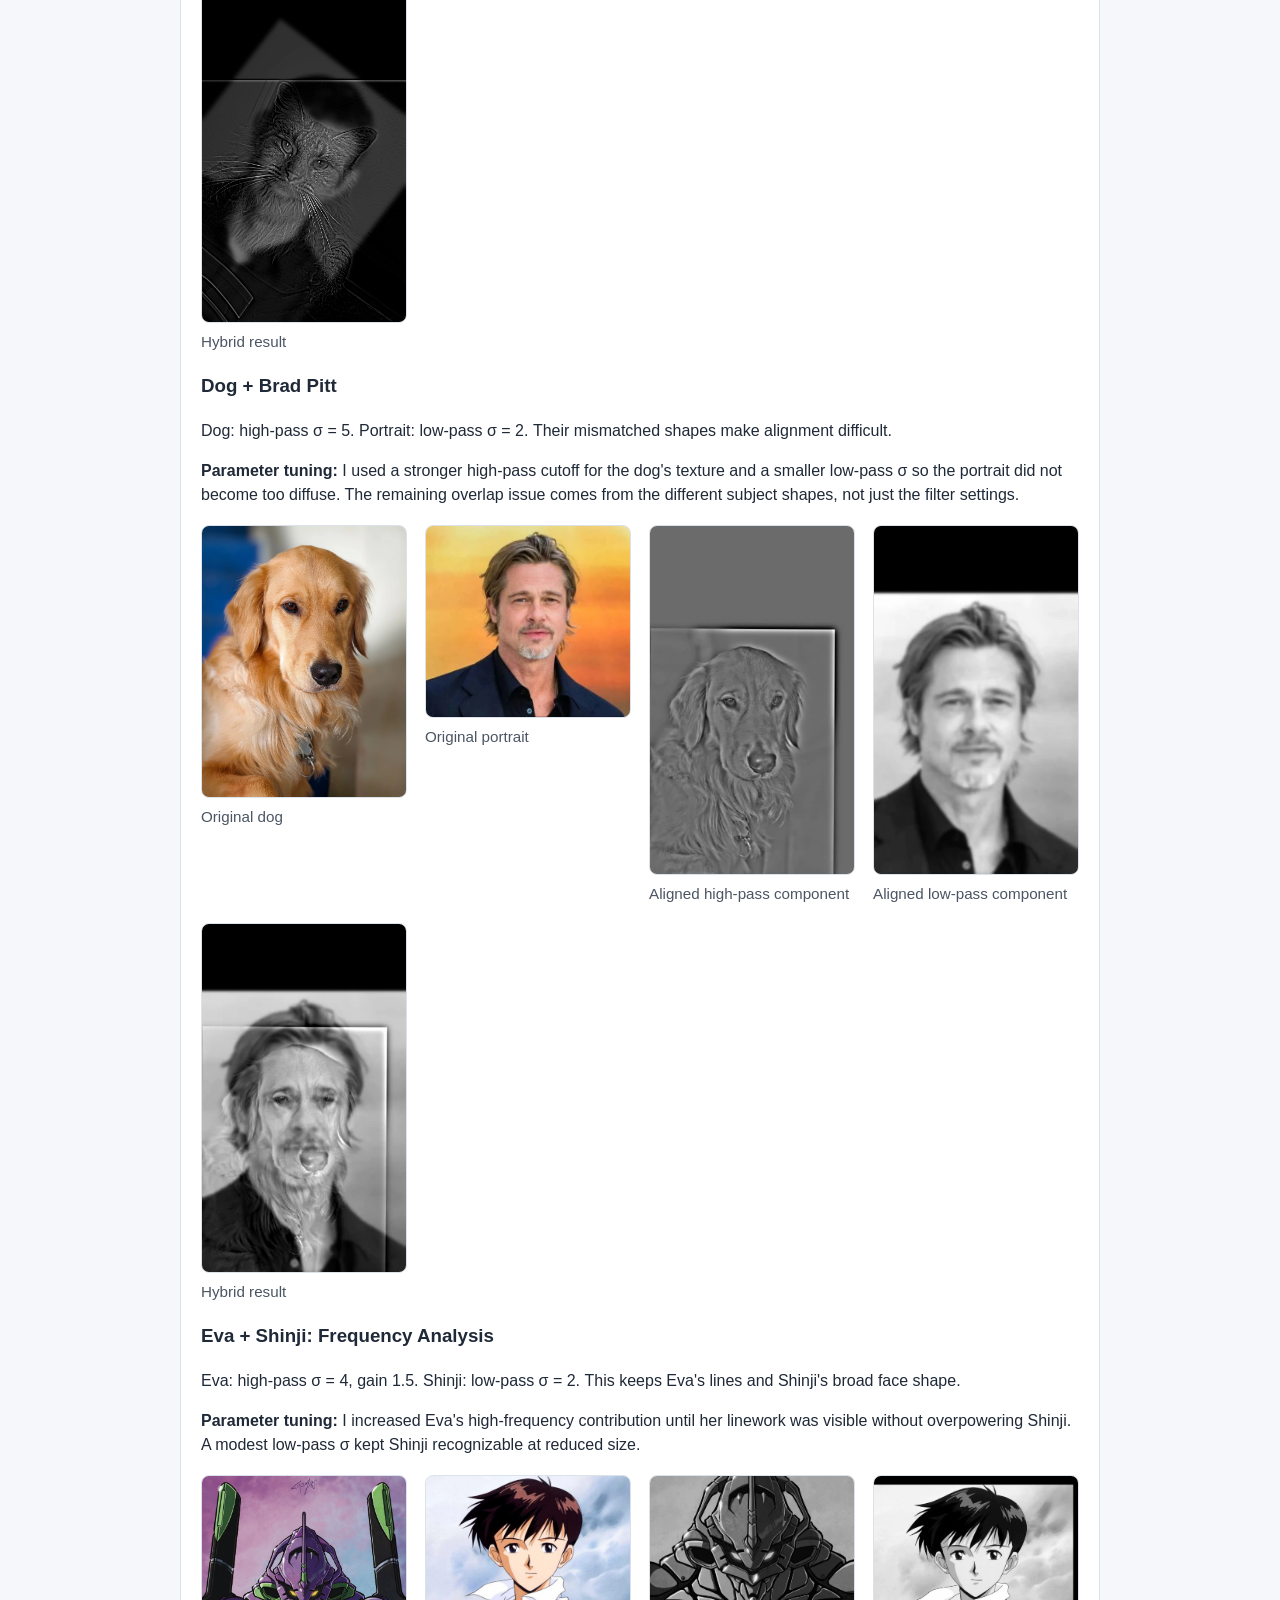
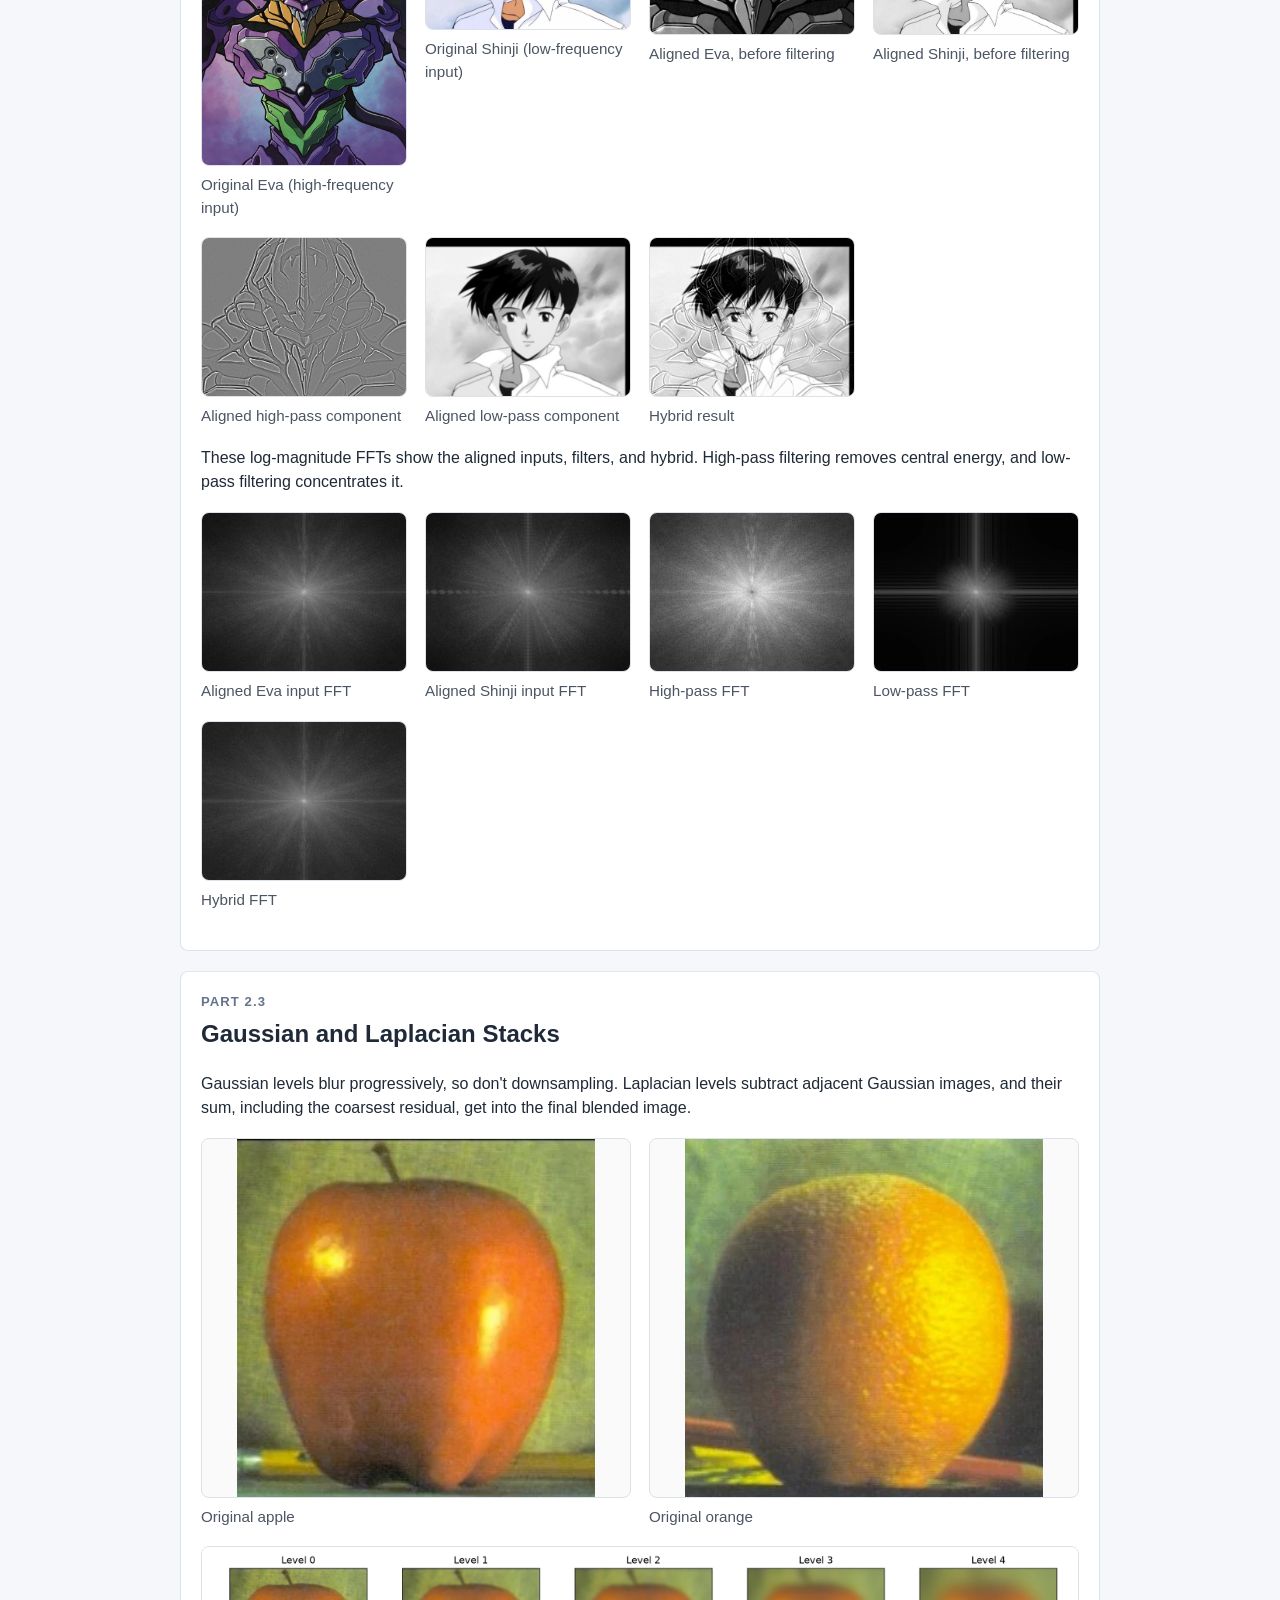
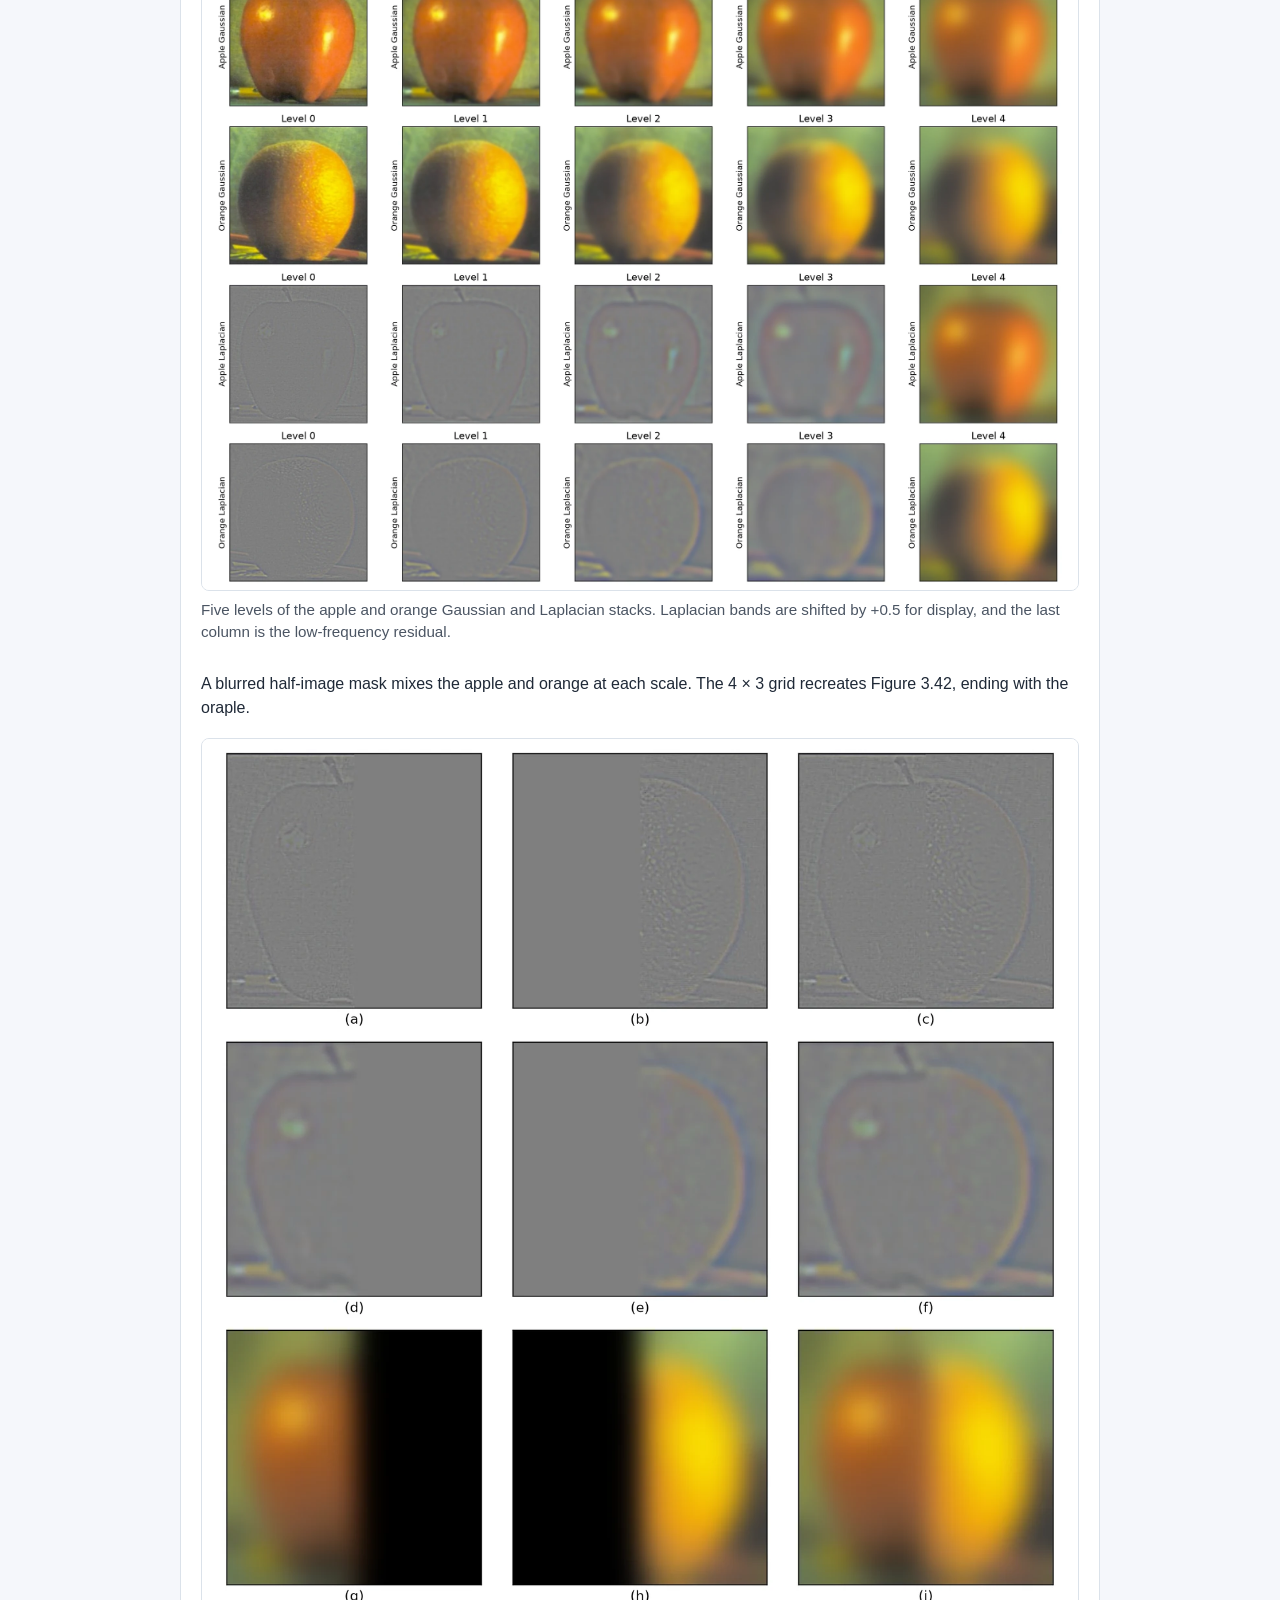
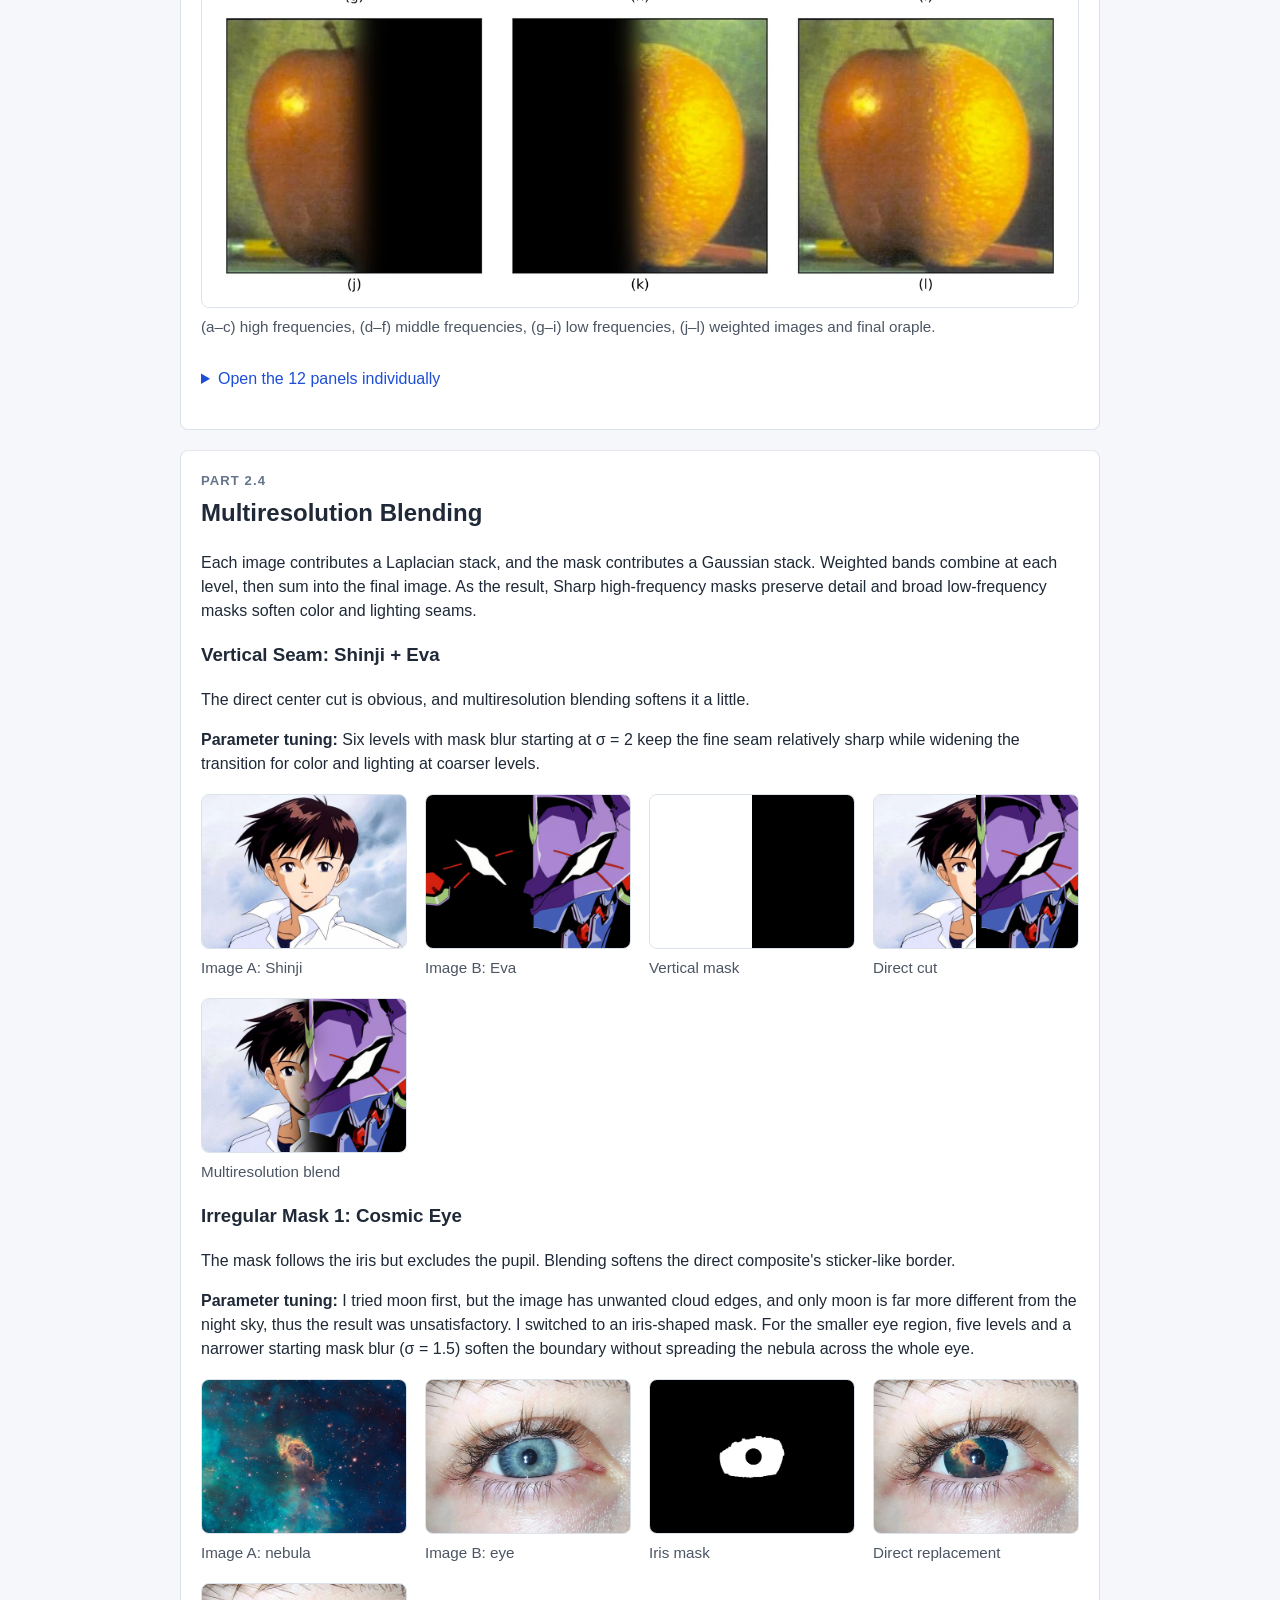
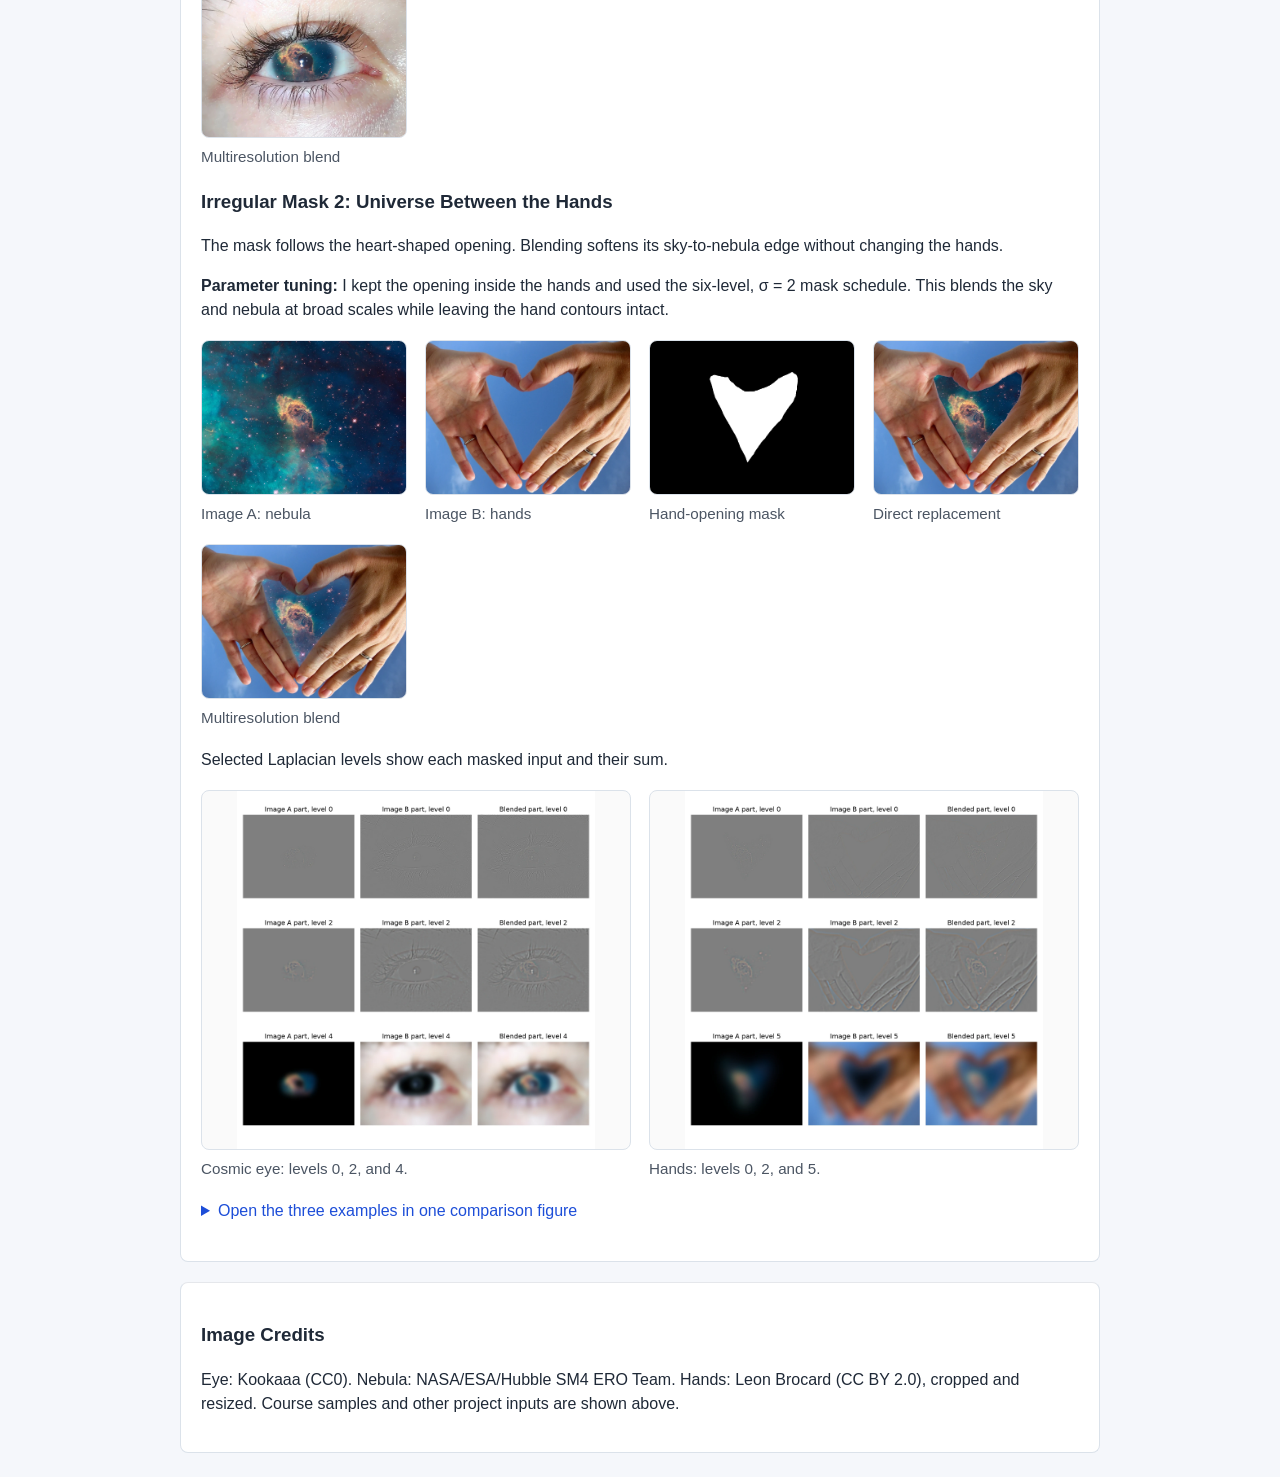
==== commit 6dc6bf06: "Remove empty credits panel" ====
--- a/2/index.html
+++ b/2/index.html
@@ -244,7 +244,7 @@
       <details><summary>Open the three examples in one comparison figure</summary><figure class="wide-figure"><img src="./fig/result_2_4_figure.webp" alt="Three rows showing inputs masks direct composites and blended outputs" loading="lazy"><figcaption>From top to bottom: straight seam, cosmic eye, and universe between the hands.</figcaption></figure></details>
     </section>
 
-    <section id="reference" class="panel writeup-section"></section>
+    <section id="reference" class="panel writeup-section">
       <h3>Image Credits</h3>
       <p>Eye: <a href="https://commons.wikimedia.org/wiki/File:Close_up_shot_of_the_human_eye,_9_August_2024.jpg">Kookaaa (CC0)</a>. Nebula: <a href="https://commons.wikimedia.org/wiki/File:Nebulae_Hubble_NASA.jpg">NASA/ESA/Hubble SM4 ERO Team</a>. Hands: <a href="https://commons.wikimedia.org/wiki/File:Two_left_hands_forming_a_heart_shape.jpg">Leon Brocard (CC BY 2.0)</a>, cropped and resized. Course samples and other project inputs are shown above.</p>
     </section>
